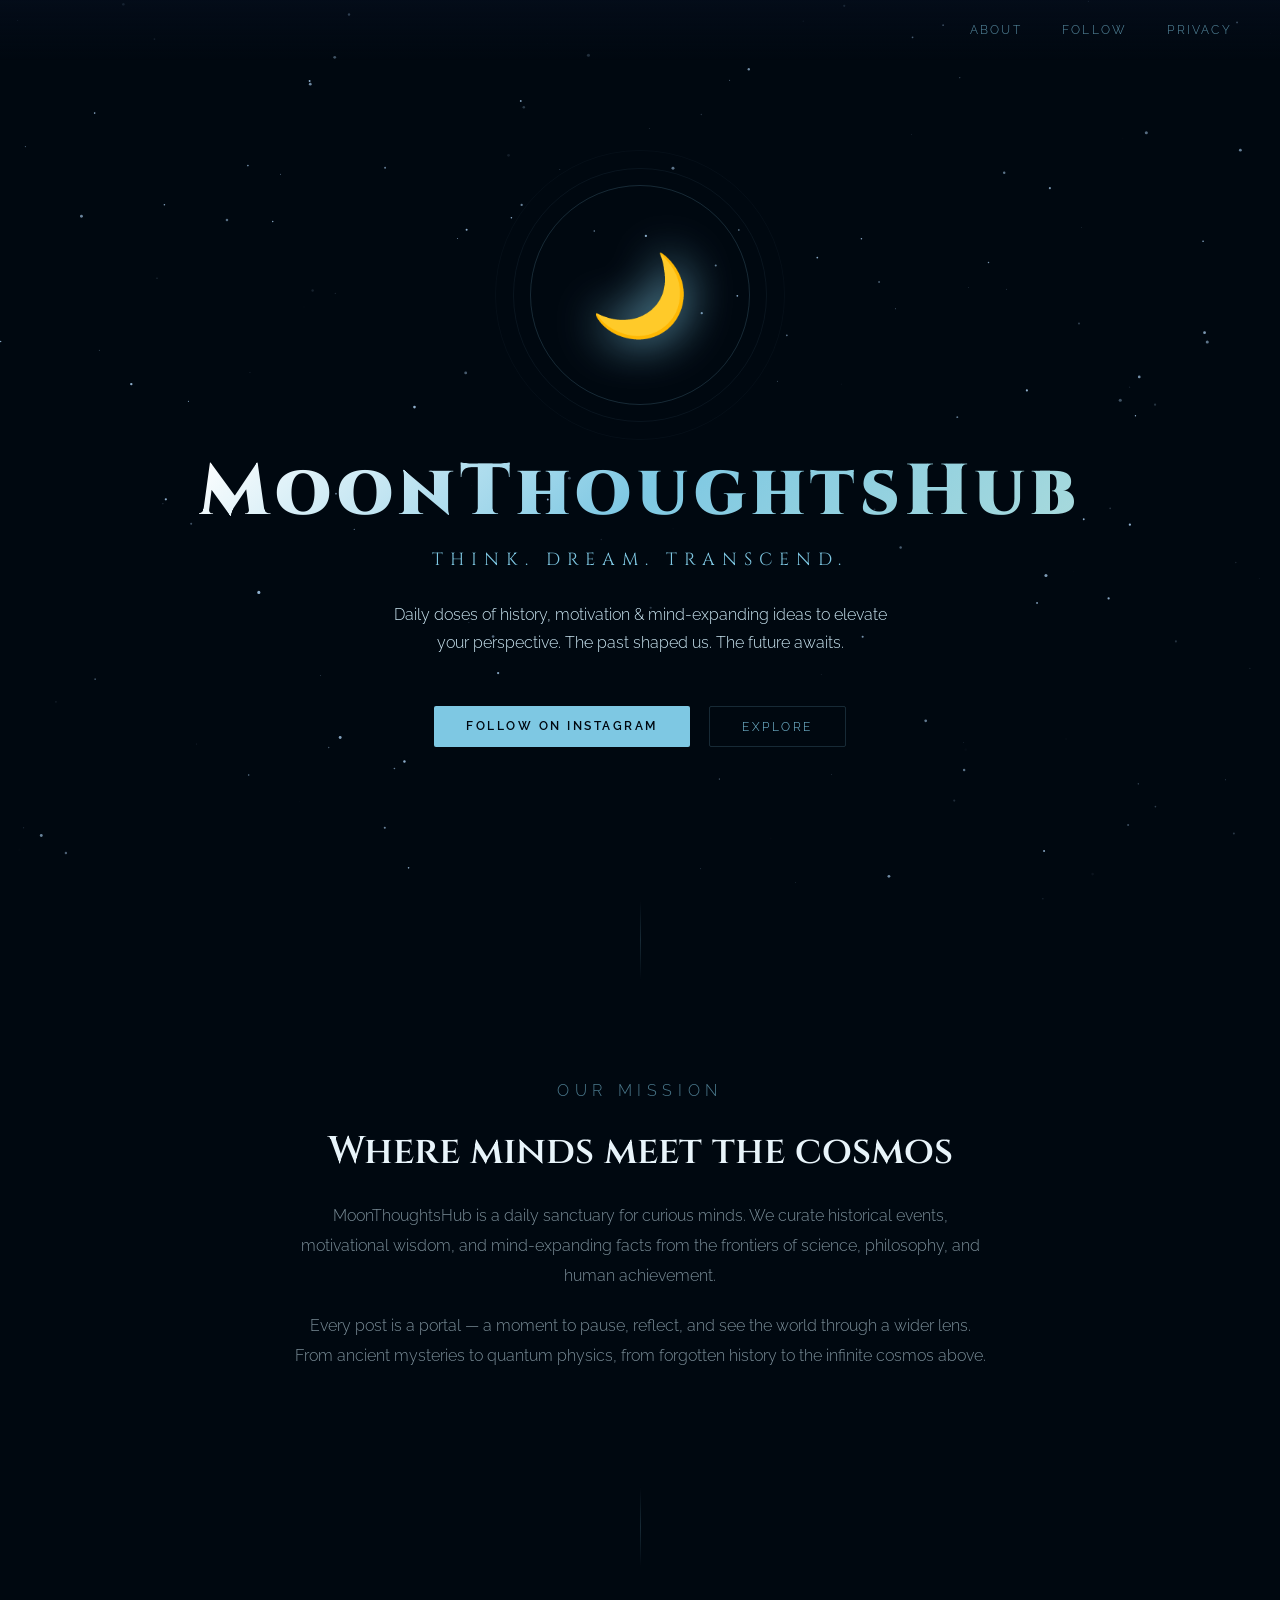
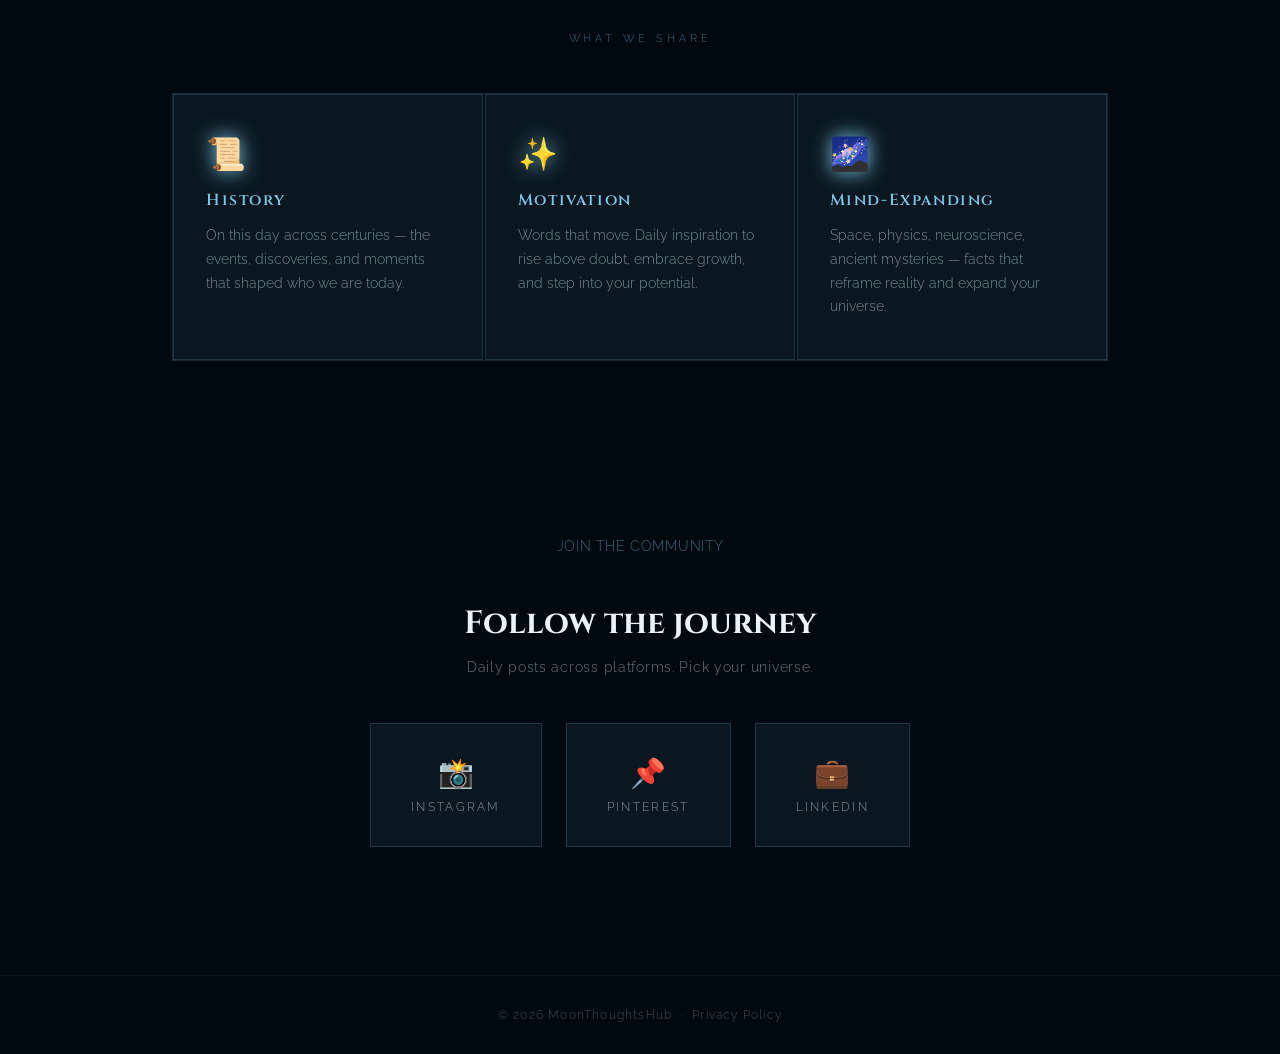
==== index.html @ f8e3e2a3 "Add files via upload" ====
<!DOCTYPE html>
<html lang="en">
<head>
  <meta charset="UTF-8" />
  <meta name="viewport" content="width=device-width, initial-scale=1.0" />
  <title>MoonThoughtsHub — Think. Dream. Transcend.</title>
  <link href="https://fonts.googleapis.com/css2?family=Cinzel:wght@400;600;900&family=Raleway:wght@300;400;600&display=swap" rel="stylesheet" />
  <style>
    :root {
      --sky:    #7EC8E3;
      --glow:   #A8DADC;
      --gold:   #C9A84C;
      --deep:   #040D1A;
      --void:   #000810;
      --mist:   rgba(126,200,227,0.08);
      --border: rgba(126,200,227,0.18);
    }

    *, *::before, *::after { box-sizing: border-box; margin: 0; padding: 0; }

    html { scroll-behavior: smooth; }

    body {
      background: var(--void);
      color: #cce8f4;
      font-family: 'Raleway', sans-serif;
      font-weight: 300;
      overflow-x: hidden;
      cursor: default;
    }

    /* ── STARFIELD ── */
    #stars {
      position: fixed;
      inset: 0;
      z-index: 0;
      pointer-events: none;
    }

    /* ── NAV ── */
    nav {
      position: fixed;
      top: 0; left: 0; right: 0;
      z-index: 100;
      display: flex;
      justify-content: flex-end;
      gap: 2.5rem;
      padding: 1.4rem 3rem;
      background: linear-gradient(to bottom, rgba(4,13,26,0.9), transparent);
      font-family: 'Raleway', sans-serif;
      font-size: 0.78rem;
      letter-spacing: 0.18em;
      text-transform: uppercase;
    }

    nav a {
      color: var(--sky);
      text-decoration: none;
      opacity: 0.7;
      transition: opacity 0.3s;
    }
    nav a:hover { opacity: 1; }

    /* ── HERO ── */
    #hero {
      position: relative;
      z-index: 1;
      min-height: 100vh;
      display: flex;
      flex-direction: column;
      align-items: center;
      justify-content: center;
      text-align: center;
      padding: 6rem 2rem 4rem;
    }

    .moon-ring {
      width: 220px; height: 220px;
      border-radius: 50%;
      border: 1px solid var(--border);
      display: flex; align-items: center; justify-content: center;
      margin-bottom: 3rem;
      position: relative;
      animation: float 6s ease-in-out infinite;
    }
    .moon-ring::before {
      content: '';
      position: absolute;
      inset: -18px;
      border-radius: 50%;
      border: 1px solid rgba(126,200,227,0.07);
    }
    .moon-ring::after {
      content: '';
      position: absolute;
      inset: -36px;
      border-radius: 50%;
      border: 1px solid rgba(126,200,227,0.04);
    }
    .moon-symbol {
      font-size: 5rem;
      line-height: 1;
      filter: drop-shadow(0 0 24px var(--sky));
    }

    @keyframes float {
      0%, 100% { transform: translateY(0); }
      50%       { transform: translateY(-14px); }
    }

    h1 {
      font-family: 'Cinzel', serif;
      font-size: clamp(2.2rem, 6vw, 4.5rem);
      font-weight: 900;
      letter-spacing: 0.08em;
      line-height: 1.1;
      background: linear-gradient(135deg, #fff 0%, var(--sky) 50%, var(--glow) 100%);
      -webkit-background-clip: text;
      -webkit-text-fill-color: transparent;
      background-clip: text;
      margin-bottom: 1rem;
      animation: fadeUp 1s ease both;
    }

    .tagline {
      font-family: 'Cinzel', serif;
      font-size: clamp(0.85rem, 2vw, 1.1rem);
      letter-spacing: 0.4em;
      text-transform: uppercase;
      color: var(--sky);
      opacity: 0.7;
      margin-bottom: 1.8rem;
      animation: fadeUp 1s 0.2s ease both;
    }

    .hero-desc {
      max-width: 520px;
      font-size: 1rem;
      line-height: 1.8;
      opacity: 0.6;
      margin-bottom: 3rem;
      animation: fadeUp 1s 0.4s ease both;
    }

    .cta-row {
      display: flex;
      gap: 1.2rem;
      flex-wrap: wrap;
      justify-content: center;
      animation: fadeUp 1s 0.6s ease both;
    }

    .btn {
      padding: 0.75rem 2rem;
      border-radius: 2px;
      font-family: 'Raleway', sans-serif;
      font-size: 0.78rem;
      letter-spacing: 0.2em;
      text-transform: uppercase;
      text-decoration: none;
      transition: all 0.3s;
      cursor: pointer;
      border: none;
    }

    .btn-primary {
      background: var(--sky);
      color: var(--void);
      font-weight: 600;
    }
    .btn-primary:hover {
      background: #fff;
      box-shadow: 0 0 30px rgba(126,200,227,0.4);
    }

    .btn-outline {
      background: transparent;
      color: var(--sky);
      border: 1px solid var(--border);
    }
    .btn-outline:hover {
      border-color: var(--sky);
      box-shadow: 0 0 20px rgba(126,200,227,0.15);
    }

    @keyframes fadeUp {
      from { opacity: 0; transform: translateY(24px); }
      to   { opacity: 1; transform: translateY(0); }
    }

    /* ── DIVIDER ── */
    .divider {
      width: 1px;
      height: 80px;
      background: linear-gradient(to bottom, transparent, var(--border), transparent);
      margin: 0 auto;
      position: relative;
      z-index: 1;
    }

    /* ── ABOUT ── */
    #about {
      position: relative;
      z-index: 1;
      padding: 6rem 2rem;
      max-width: 760px;
      margin: 0 auto;
      text-align: center;
    }

    .section-label {
      font-family: 'Raleway', sans-serif;
      font-size: 0.7rem;
      letter-spacing: 0.35em;
      text-transform: uppercase;
      color: var(--sky);
      opacity: 0.5;
      margin-bottom: 1.2rem;
    }

    #about h2 {
      font-family: 'Cinzel', serif;
      font-size: clamp(1.6rem, 3.5vw, 2.4rem);
      font-weight: 600;
      margin-bottom: 1.5rem;
      color: #e8f4fa;
    }

    #about p {
      font-size: 1rem;
      line-height: 1.9;
      opacity: 0.6;
      margin-bottom: 1.2rem;
    }

    /* ── PILLARS ── */
    #pillars {
      position: relative;
      z-index: 1;
      padding: 4rem 2rem 6rem;
      max-width: 1000px;
      margin: 0 auto;
    }

    #pillars .section-label { text-align: center; margin-bottom: 3rem; }

    .pillars-grid {
      display: grid;
      grid-template-columns: repeat(auto-fit, minmax(240px, 1fr));
      gap: 1.5px;
      border: 1px solid var(--border);
    }

    .pillar {
      padding: 2.5rem 2rem;
      background: var(--mist);
      border: 1px solid var(--border);
      transition: background 0.3s;
    }
    .pillar:hover { background: rgba(126,200,227,0.12); }

    .pillar-icon {
      font-size: 2rem;
      margin-bottom: 1rem;
      filter: drop-shadow(0 0 10px var(--sky));
    }

    .pillar h3 {
      font-family: 'Cinzel', serif;
      font-size: 1rem;
      font-weight: 600;
      letter-spacing: 0.1em;
      color: var(--sky);
      margin-bottom: 0.8rem;
    }

    .pillar p {
      font-size: 0.88rem;
      line-height: 1.7;
      opacity: 0.55;
    }

    /* ── SOCIAL ── */
    #connect {
      position: relative;
      z-index: 1;
      padding: 5rem 2rem 8rem;
      text-align: center;
    }

    #connect h2 {
      font-family: 'Cinzel', serif;
      font-size: clamp(1.4rem, 3vw, 2rem);
      margin-bottom: 0.8rem;
      color: #e8f4fa;
    }

    #connect p {
      opacity: 0.5;
      font-size: 0.9rem;
      margin-bottom: 3rem;
      letter-spacing: 0.05em;
    }

    .social-row {
      display: flex;
      justify-content: center;
      gap: 1.5rem;
      flex-wrap: wrap;
    }

    .social-card {
      display: flex;
      flex-direction: column;
      align-items: center;
      gap: 0.6rem;
      padding: 2rem 2.5rem;
      border: 1px solid var(--border);
      background: var(--mist);
      text-decoration: none;
      color: #cce8f4;
      transition: all 0.3s;
      min-width: 140px;
    }
    .social-card:hover {
      border-color: var(--sky);
      background: rgba(126,200,227,0.1);
      transform: translateY(-4px);
      box-shadow: 0 12px 40px rgba(126,200,227,0.1);
    }

    .social-icon { font-size: 1.8rem; }

    .social-name {
      font-family: 'Raleway', sans-serif;
      font-size: 0.72rem;
      letter-spacing: 0.2em;
      text-transform: uppercase;
      opacity: 0.6;
    }

    /* ── FOOTER ── */
    footer {
      position: relative;
      z-index: 1;
      text-align: center;
      padding: 2rem;
      border-top: 1px solid var(--border);
      font-size: 0.75rem;
      opacity: 0.3;
      letter-spacing: 0.1em;
    }

    footer a { color: inherit; text-decoration: none; }
    footer a:hover { opacity: 0.7; }
  </style>
</head>
<body>

<!-- Starfield canvas -->
<canvas id="stars"></canvas>

<nav>
  <a href="#about">About</a>
  <a href="#connect">Follow</a>
  <a href="privacy-policy.html">Privacy</a>
</nav>

<!-- HERO -->
<section id="hero">
  <div class="moon-ring">
    <span class="moon-symbol">🌙</span>
  </div>
  <h1>MoonThoughtsHub</h1>
  <p class="tagline">Think. Dream. Transcend.</p>
  <p class="hero-desc">
    Daily doses of history, motivation &amp; mind-expanding ideas to elevate your perspective. The past shaped us. The future awaits.
  </p>
  <div class="cta-row">
    <a href="https://www.instagram.com/moonthoughtshub" class="btn btn-primary" target="_blank">Follow on Instagram</a>
    <a href="#about" class="btn btn-outline">Explore</a>
  </div>
</section>

<div class="divider"></div>

<!-- ABOUT -->
<section id="about">
  <p class="section-label">Our Mission</p>
  <h2>Where minds meet the cosmos</h2>
  <p>
    MoonThoughtsHub is a daily sanctuary for curious minds. We curate historical events, motivational wisdom, and mind-expanding facts from the frontiers of science, philosophy, and human achievement.
  </p>
  <p>
    Every post is a portal — a moment to pause, reflect, and see the world through a wider lens. From ancient mysteries to quantum physics, from forgotten history to the infinite cosmos above.
  </p>
</section>

<div class="divider"></div>

<!-- PILLARS -->
<section id="pillars">
  <p class="section-label">What we share</p>
  <div class="pillars-grid">
    <div class="pillar">
      <div class="pillar-icon">📜</div>
      <h3>History</h3>
      <p>On this day across centuries — the events, discoveries, and moments that shaped who we are today.</p>
    </div>
    <div class="pillar">
      <div class="pillar-icon">✨</div>
      <h3>Motivation</h3>
      <p>Words that move. Daily inspiration to rise above doubt, embrace growth, and step into your potential.</p>
    </div>
    <div class="pillar">
      <div class="pillar-icon">🌌</div>
      <h3>Mind-Expanding</h3>
      <p>Space, physics, neuroscience, ancient mysteries — facts that reframe reality and expand your universe.</p>
    </div>
  </div>
</section>

<!-- CONNECT -->
<section id="connect">
  <p class="section-label">Join the community</p>
  <h2>Follow the journey</h2>
  <p>Daily posts across platforms. Pick your universe.</p>
  <div class="social-row">
    <a href="https://www.instagram.com/moonthoughtshub" class="social-card" target="_blank">
      <span class="social-icon">📸</span>
      <span class="social-name">Instagram</span>
    </a>
    <a href="https://www.pinterest.com/moonthoughtshub" class="social-card" target="_blank">
      <span class="social-icon">📌</span>
      <span class="social-name">Pinterest</span>
    </a>
    <a href="https://www.linkedin.com/company/moonthoughtshub" class="social-card" target="_blank">
      <span class="social-icon">💼</span>
      <span class="social-name">LinkedIn</span>
    </a>
  </div>
</section>

<footer>
  <p>© 2026 MoonThoughtsHub &nbsp;·&nbsp; <a href="privacy-policy.html">Privacy Policy</a></p>
</footer>

<script>
  // Starfield
  const canvas = document.getElementById('stars');
  const ctx    = canvas.getContext('2d');
  let stars    = [];

  function resize() {
    canvas.width  = window.innerWidth;
    canvas.height = window.innerHeight;
  }

  function initStars() {
    stars = [];
    for (let i = 0; i < 220; i++) {
      stars.push({
        x:   Math.random() * canvas.width,
        y:   Math.random() * canvas.height,
        r:   Math.random() * 1.4 + 0.2,
        a:   Math.random(),
        spd: Math.random() * 0.003 + 0.001,
        phase: Math.random() * Math.PI * 2
      });
    }
  }

  function drawStars(t) {
    ctx.clearRect(0, 0, canvas.width, canvas.height);
    stars.forEach(s => {
      const alpha = 0.3 + 0.5 * Math.sin(t * s.spd + s.phase);
      ctx.beginPath();
      ctx.arc(s.x, s.y, s.r, 0, Math.PI * 2);
      ctx.fillStyle = `rgba(180, 220, 255, ${alpha})`;
      ctx.fill();
    });
    requestAnimationFrame(drawStars);
  }

  window.addEventListener('resize', () => { resize(); initStars(); });
  resize();
  initStars();
  requestAnimationFrame(drawStars);
</script>
</body>
</html>
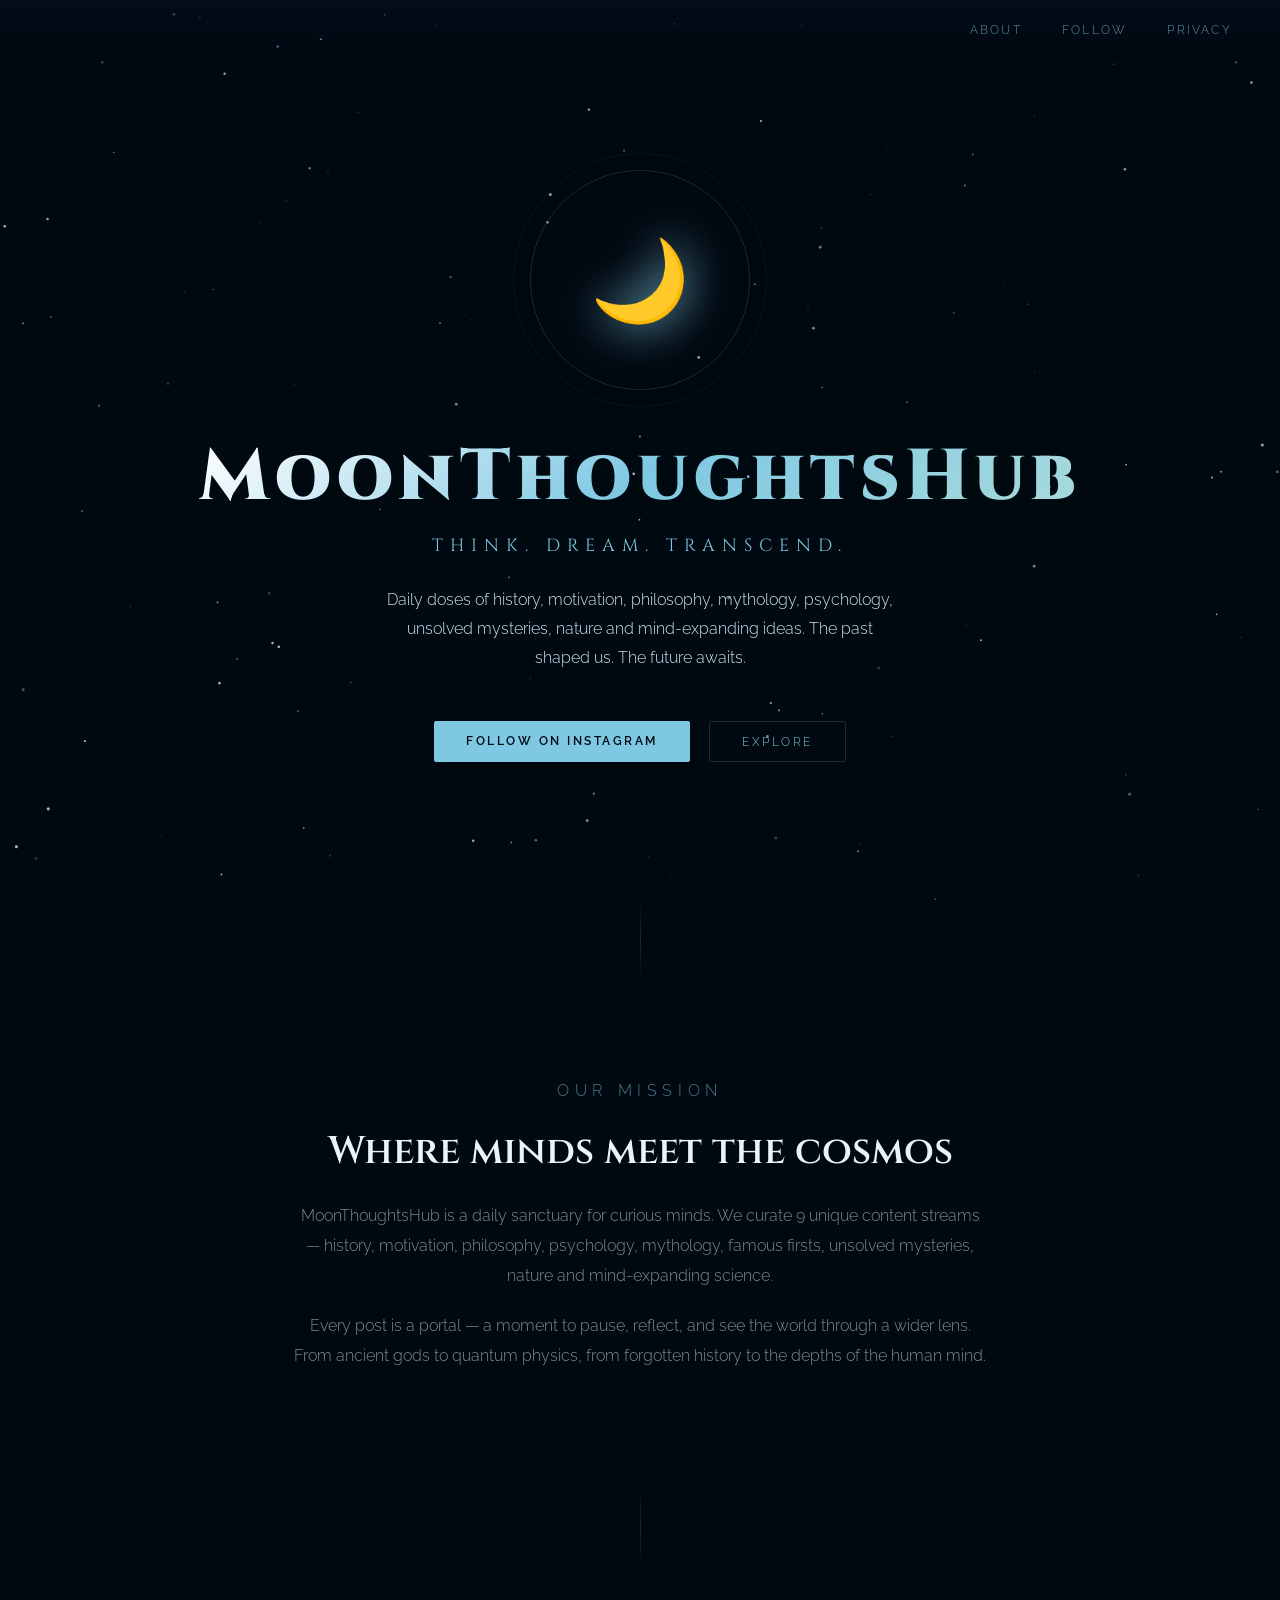
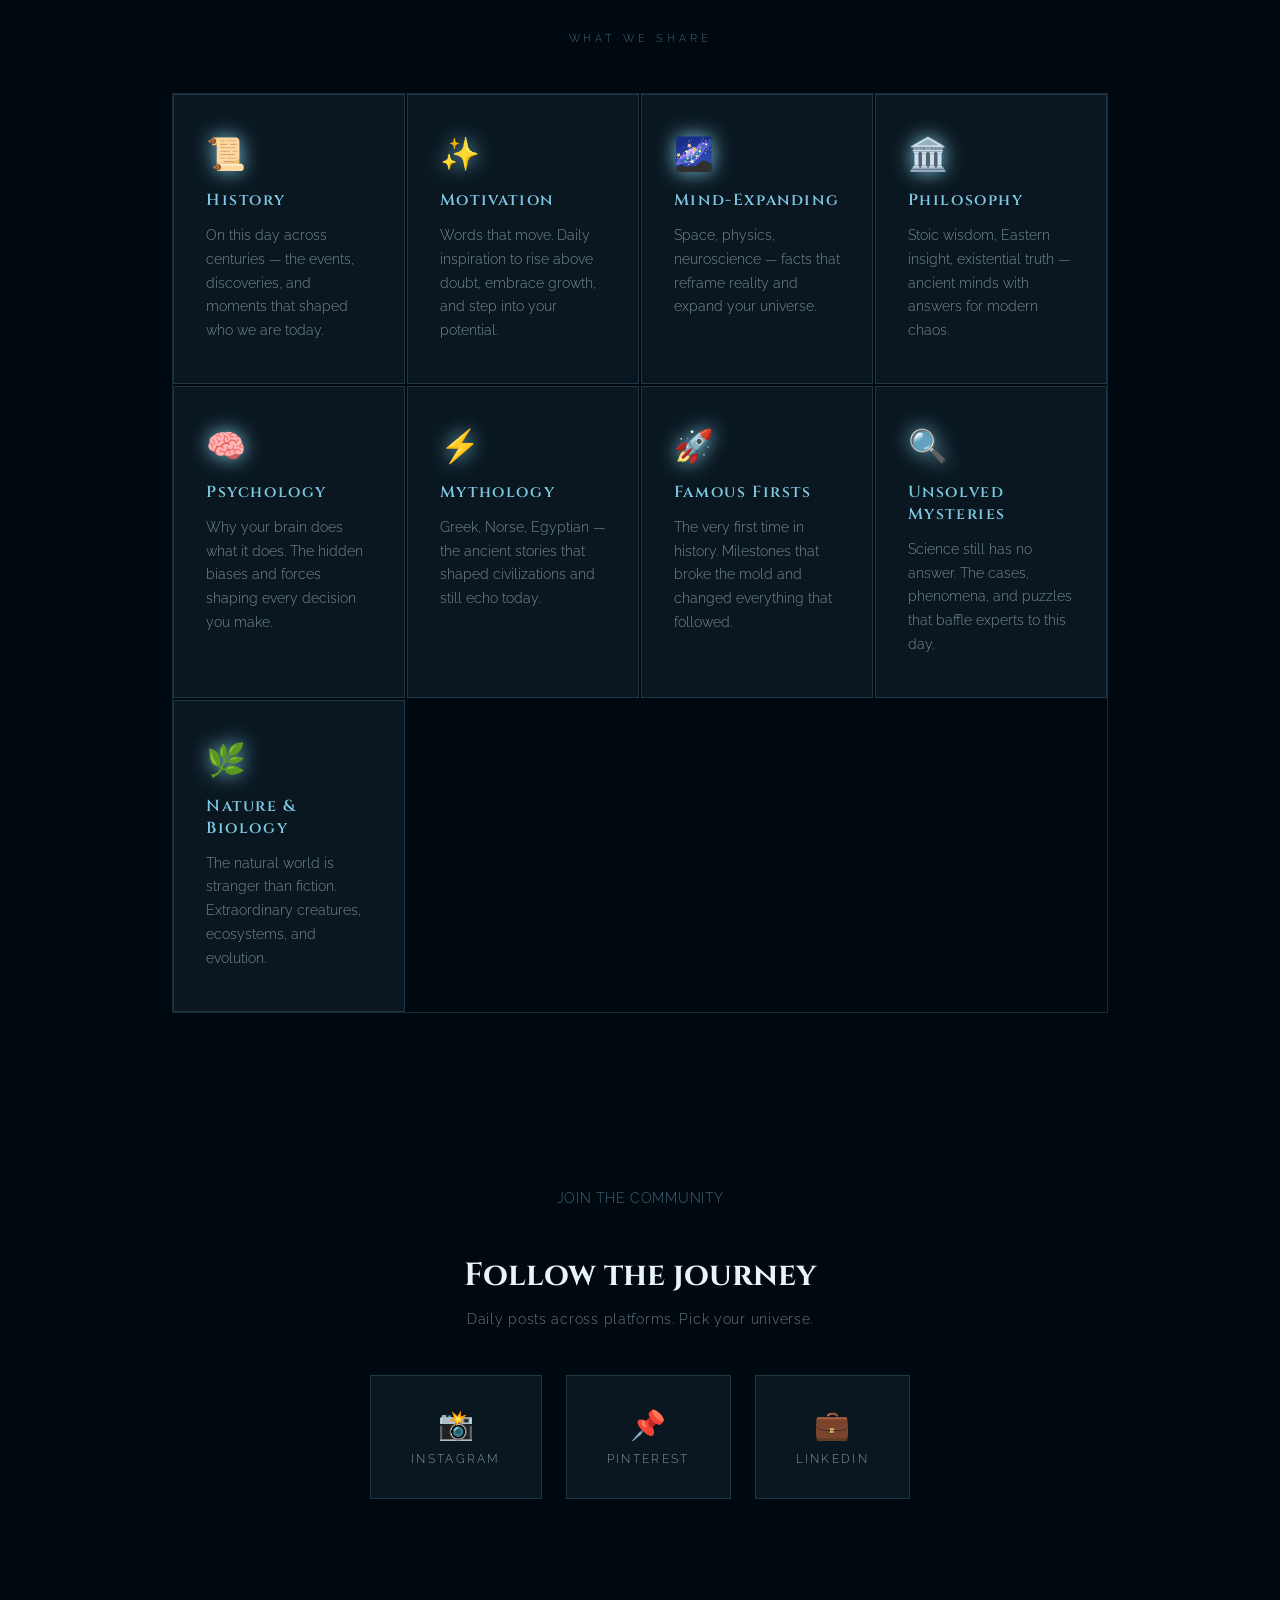
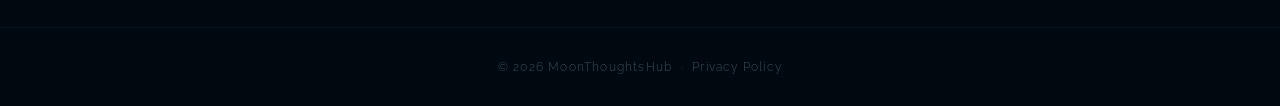
==== commit ca7e4d97: "Add files via upload" ====
--- a/index.html
+++ b/index.html
@@ -246,7 +246,7 @@
 
     .pillars-grid {
       display: grid;
-      grid-template-columns: repeat(auto-fit, minmax(240px, 1fr));
+      grid-template-columns: repeat(auto-fit, minmax(220px, 1fr));
       gap: 1.5px;
       border: 1px solid var(--border);
     }
@@ -374,7 +374,7 @@
   <h1>MoonThoughtsHub</h1>
   <p class="tagline">Think. Dream. Transcend.</p>
   <p class="hero-desc">
-    Daily doses of history, motivation &amp; mind-expanding ideas to elevate your perspective. The past shaped us. The future awaits.
+    Daily doses of history, motivation, philosophy, mythology, psychology, unsolved mysteries, nature and mind-expanding ideas. The past shaped us. The future awaits.
   </p>
   <div class="cta-row">
     <a href="https://www.instagram.com/moonthoughtshub" class="btn btn-primary" target="_blank">Follow on Instagram</a>
@@ -389,10 +389,10 @@
   <p class="section-label">Our Mission</p>
   <h2>Where minds meet the cosmos</h2>
   <p>
-    MoonThoughtsHub is a daily sanctuary for curious minds. We curate historical events, motivational wisdom, and mind-expanding facts from the frontiers of science, philosophy, and human achievement.
+    MoonThoughtsHub is a daily sanctuary for curious minds. We curate 9 unique content streams — history, motivation, philosophy, psychology, mythology, famous firsts, unsolved mysteries, nature and mind-expanding science.
   </p>
   <p>
-    Every post is a portal — a moment to pause, reflect, and see the world through a wider lens. From ancient mysteries to quantum physics, from forgotten history to the infinite cosmos above.
+    Every post is a portal — a moment to pause, reflect, and see the world through a wider lens. From ancient gods to quantum physics, from forgotten history to the depths of the human mind.
   </p>
 </section>
 
@@ -415,7 +415,37 @@
     <div class="pillar">
       <div class="pillar-icon">🌌</div>
       <h3>Mind-Expanding</h3>
-      <p>Space, physics, neuroscience, ancient mysteries — facts that reframe reality and expand your universe.</p>
+      <p>Space, physics, neuroscience — facts that reframe reality and expand your universe.</p>
+    </div>
+    <div class="pillar">
+      <div class="pillar-icon">🏛️</div>
+      <h3>Philosophy</h3>
+      <p>Stoic wisdom, Eastern insight, existential truth — ancient minds with answers for modern chaos.</p>
+    </div>
+    <div class="pillar">
+      <div class="pillar-icon">🧠</div>
+      <h3>Psychology</h3>
+      <p>Why your brain does what it does. The hidden biases and forces shaping every decision you make.</p>
+    </div>
+    <div class="pillar">
+      <div class="pillar-icon">⚡</div>
+      <h3>Mythology</h3>
+      <p>Greek, Norse, Egyptian — the ancient stories that shaped civilizations and still echo today.</p>
+    </div>
+    <div class="pillar">
+      <div class="pillar-icon">🚀</div>
+      <h3>Famous Firsts</h3>
+      <p>The very first time in history. Milestones that broke the mold and changed everything that followed.</p>
+    </div>
+    <div class="pillar">
+      <div class="pillar-icon">🔍</div>
+      <h3>Unsolved Mysteries</h3>
+      <p>Science still has no answer. The cases, phenomena, and puzzles that baffle experts to this day.</p>
+    </div>
+    <div class="pillar">
+      <div class="pillar-icon">🌿</div>
+      <h3>Nature & Biology</h3>
+      <p>The natural world is stranger than fiction. Extraordinary creatures, ecosystems, and evolution.</p>
     </div>
   </div>
 </section>
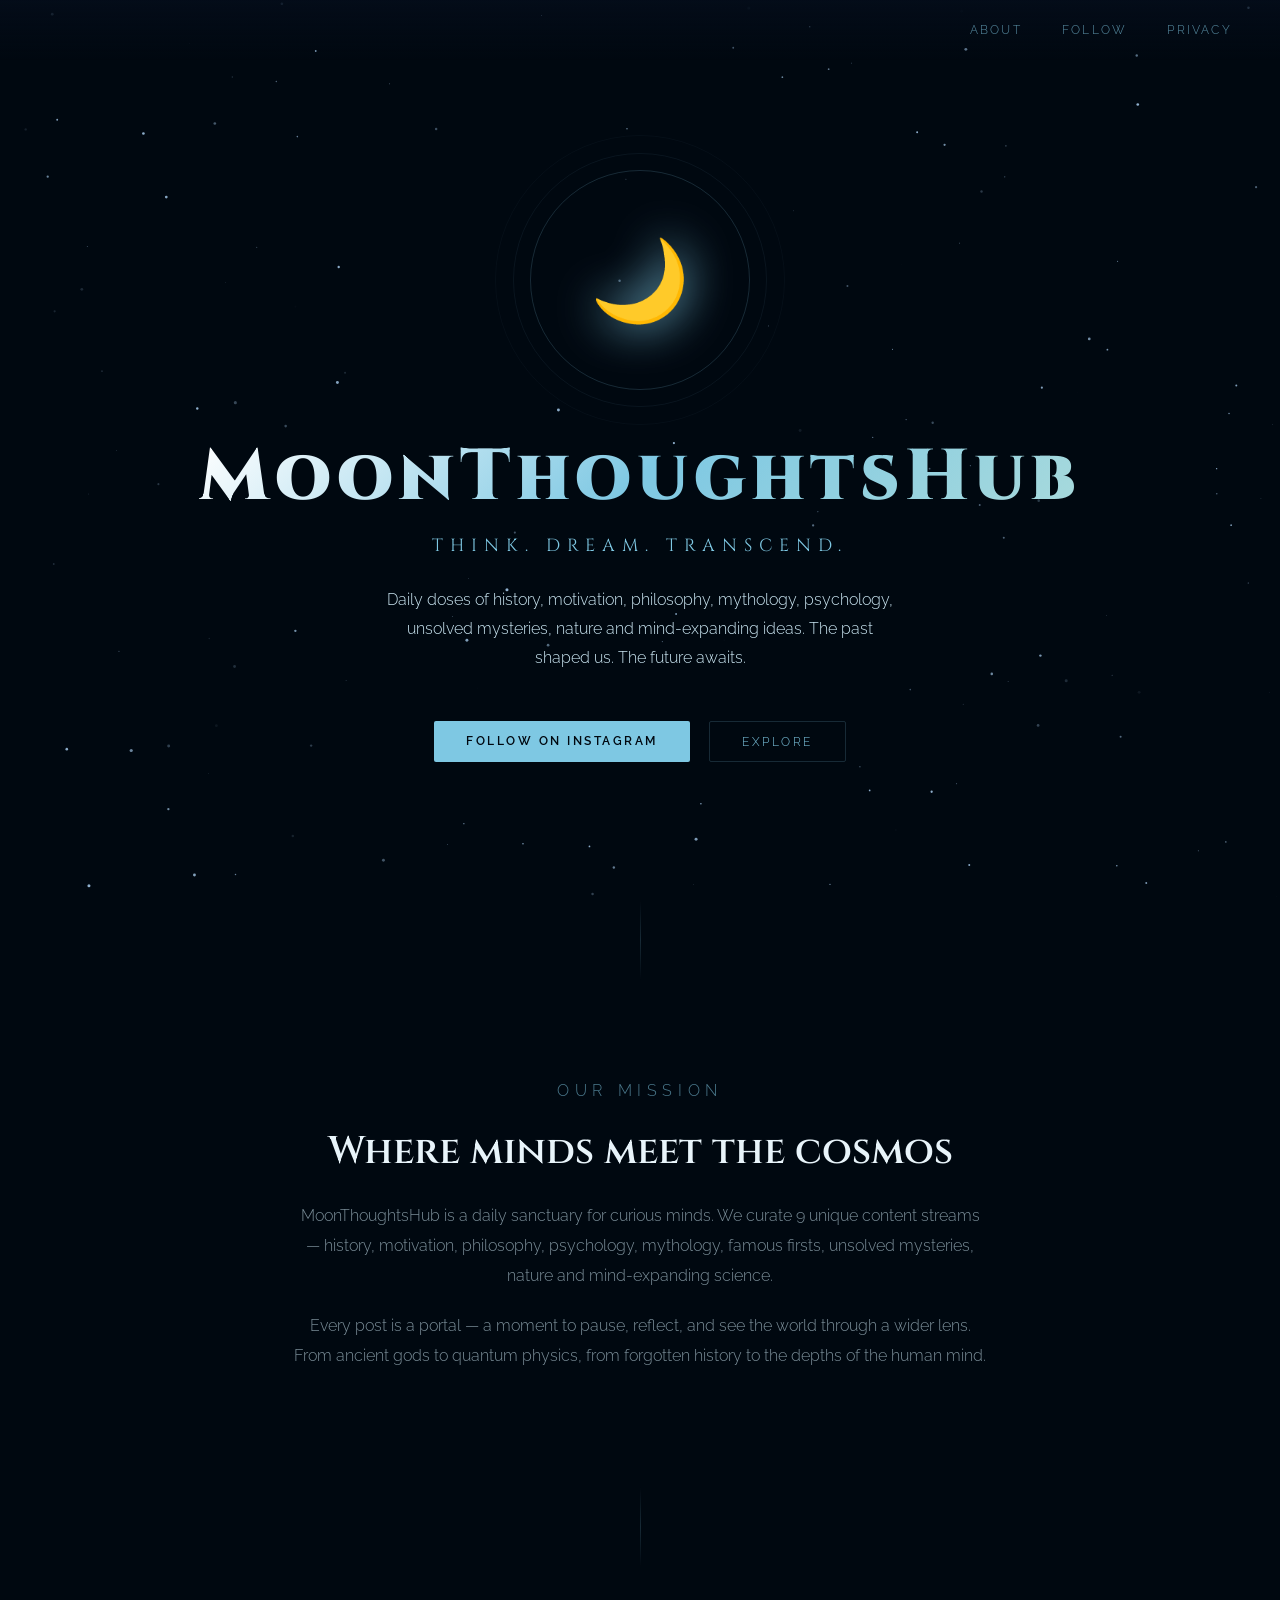
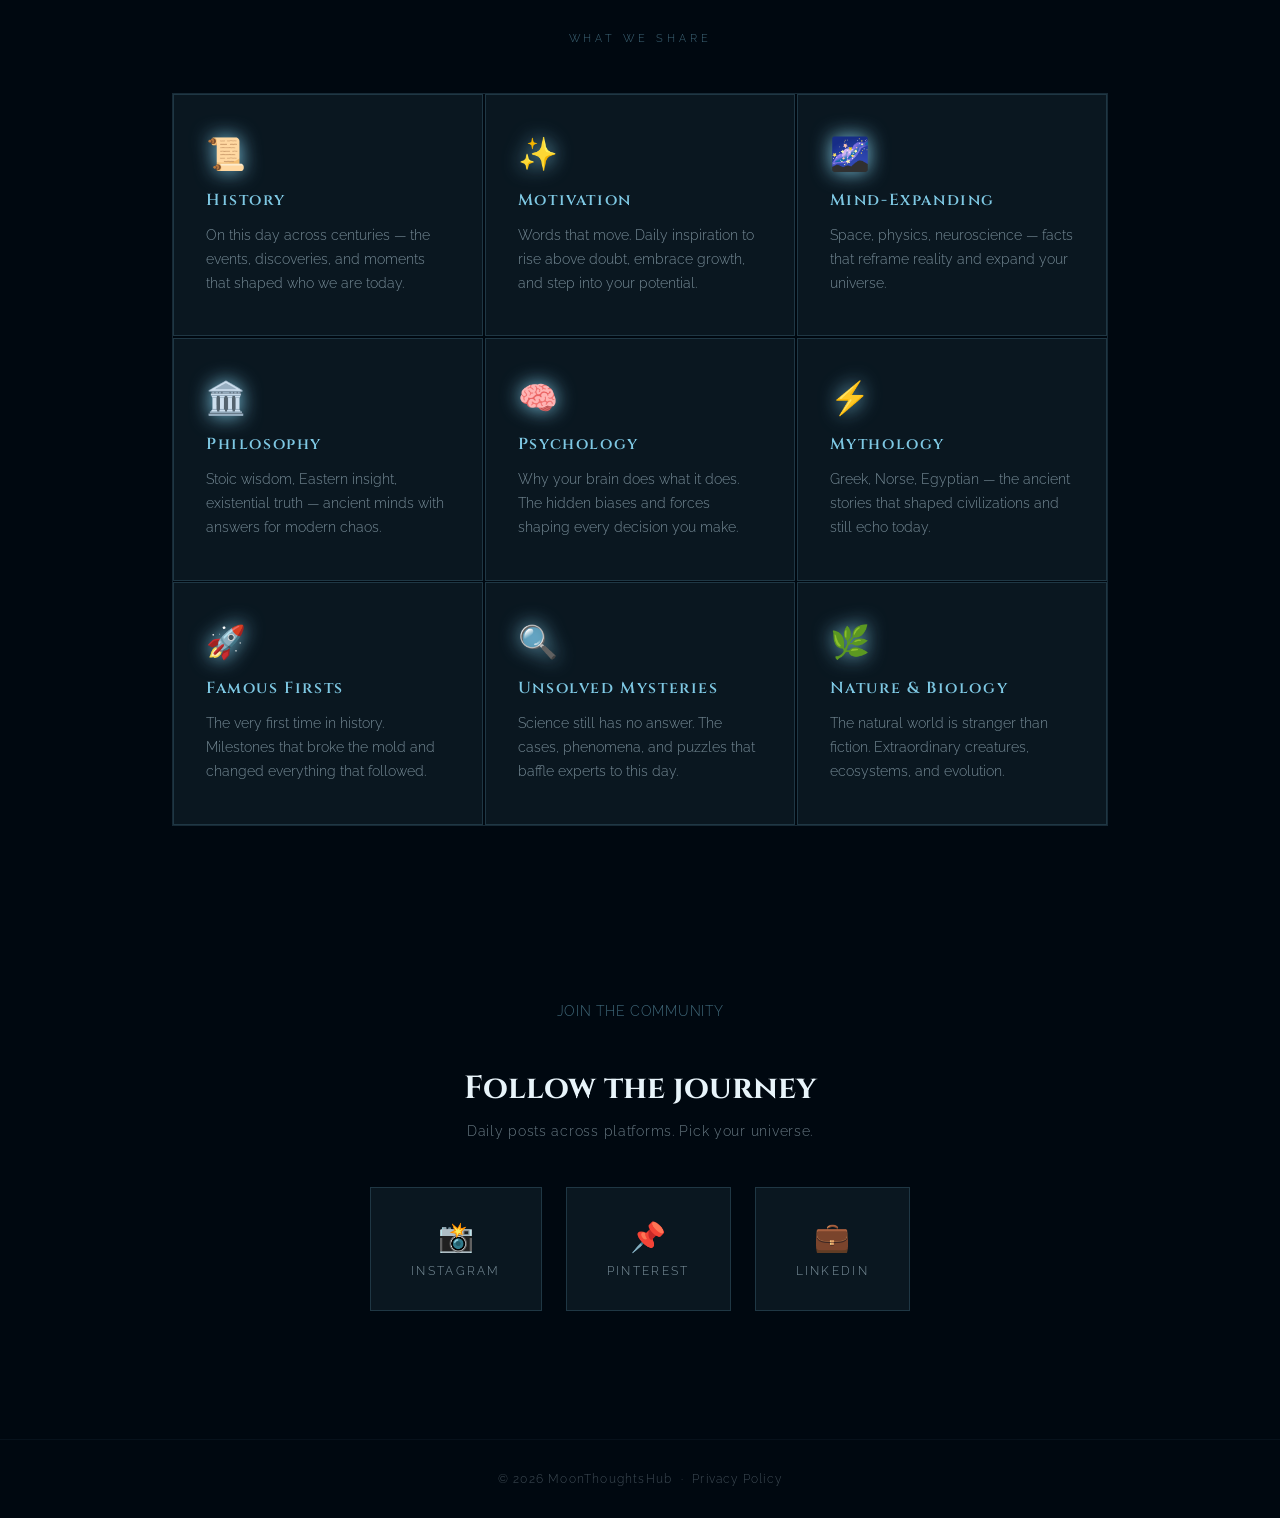
==== commit b6ba120f: "Add files via upload" ====
--- a/index.html
+++ b/index.html
@@ -246,9 +246,12 @@
 
     .pillars-grid {
       display: grid;
-      grid-template-columns: repeat(auto-fit, minmax(220px, 1fr));
+      grid-template-columns: repeat(3, 1fr);
       gap: 1.5px;
       border: 1px solid var(--border);
+    }
+    @media (max-width: 700px) {
+      .pillars-grid { grid-template-columns: 1fr; }
     }
 
     .pillar {
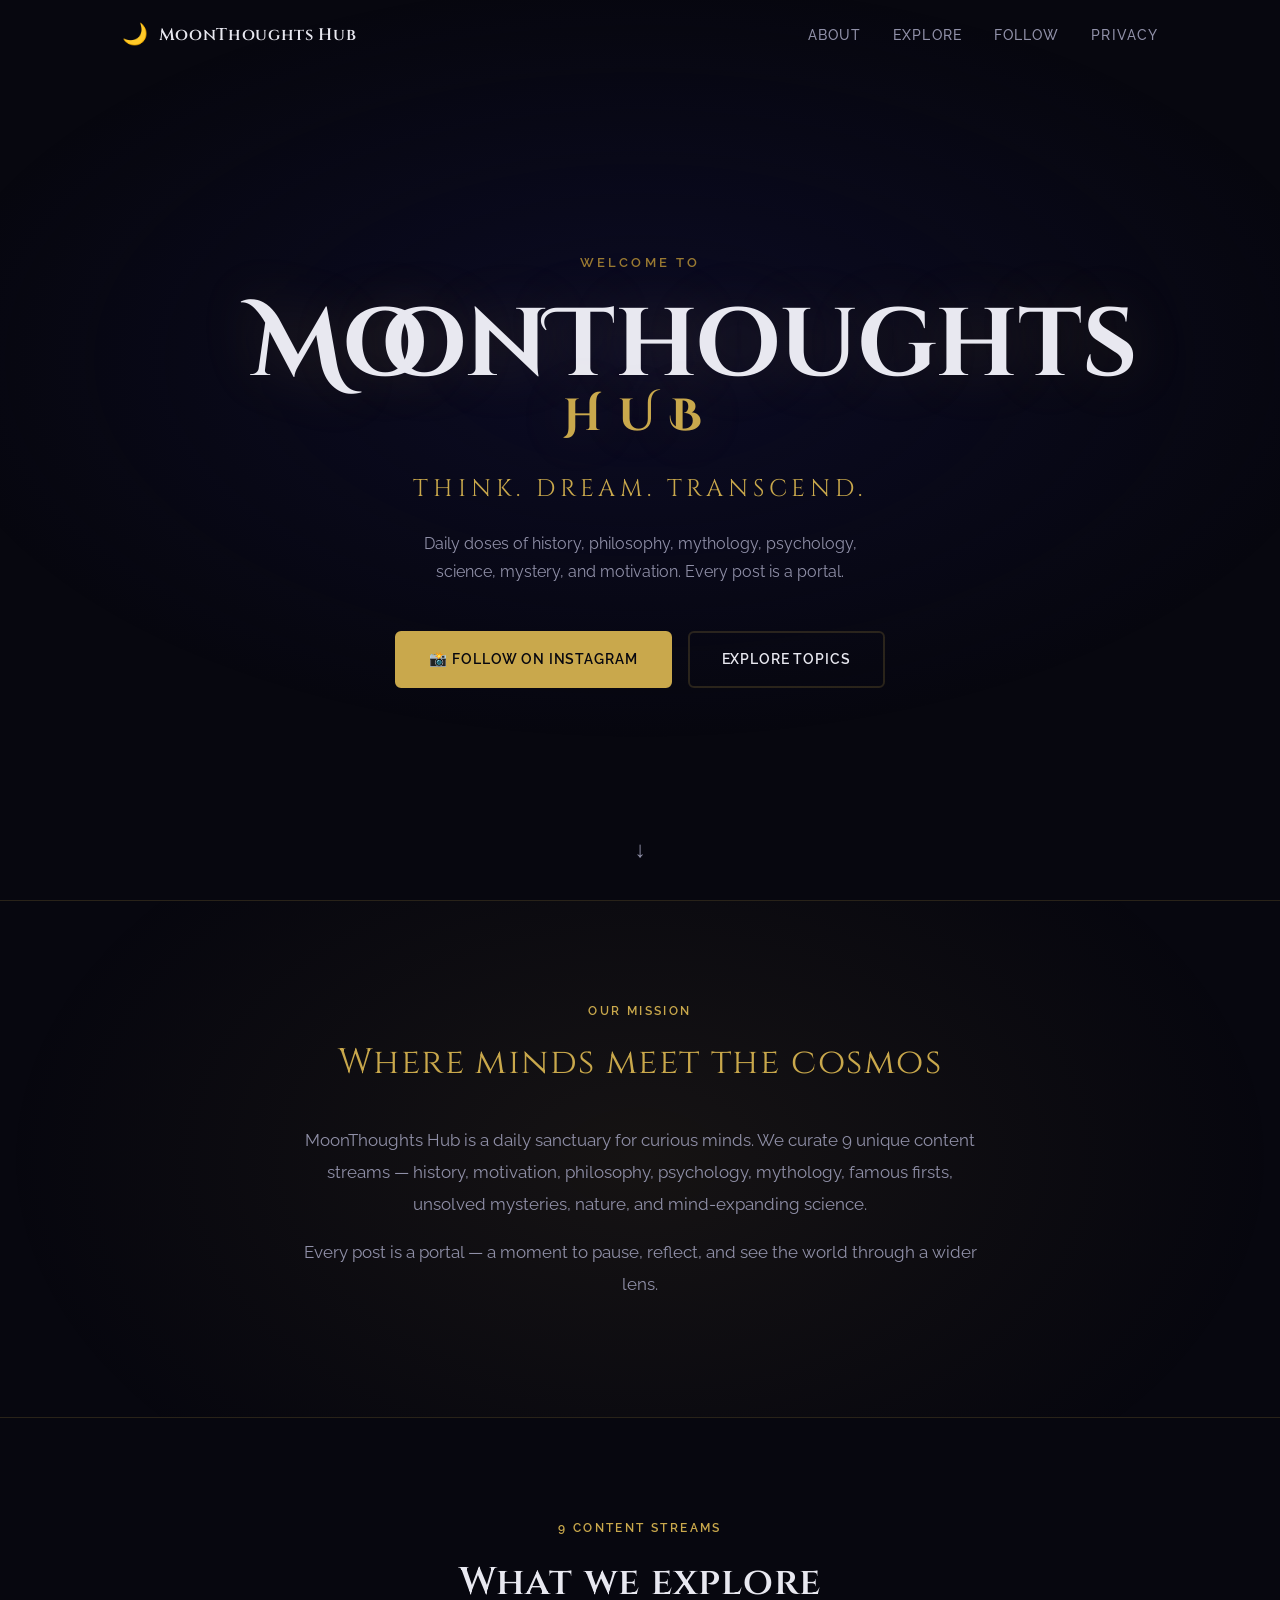
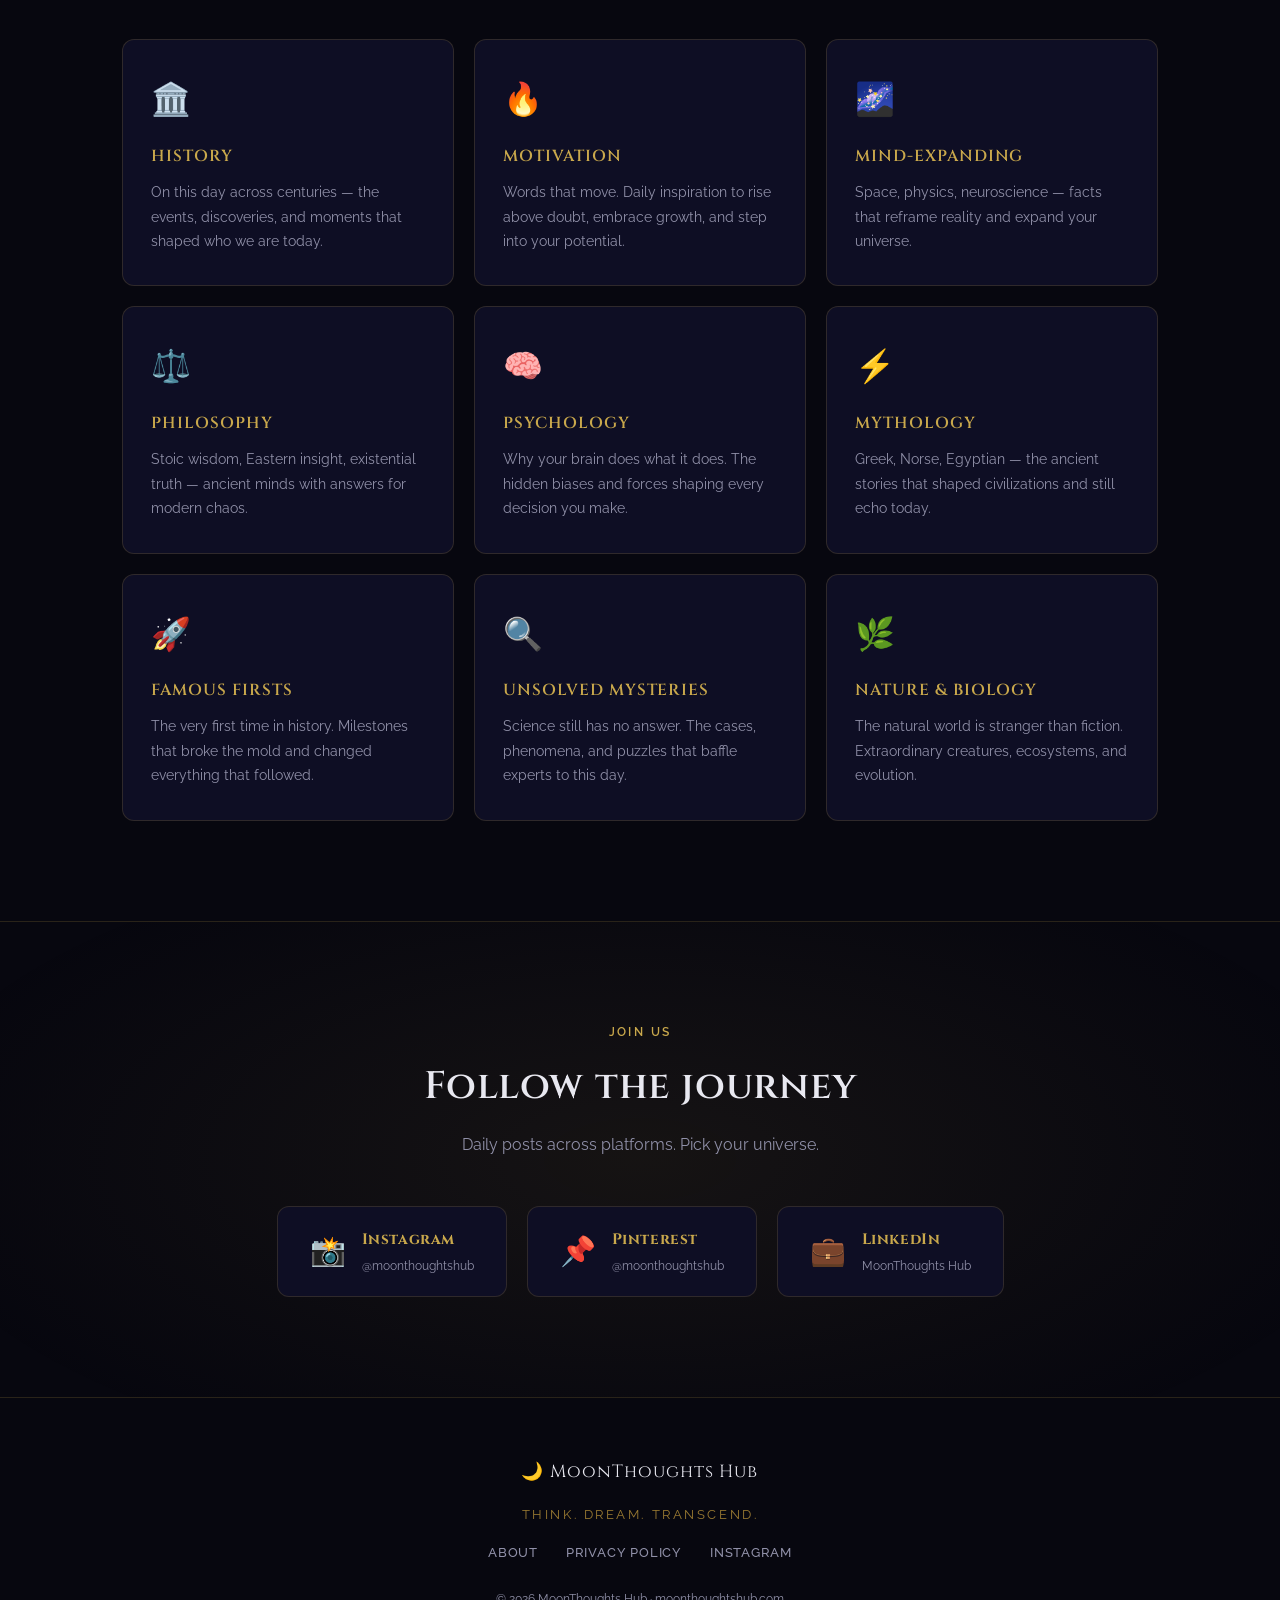
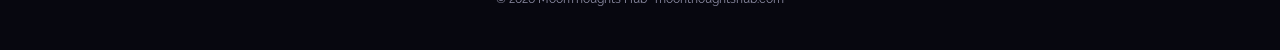
==== commit aedb1404: "Add files via upload" ====
--- a/index.html
+++ b/index.html
@@ -1,524 +1,176 @@
 <!DOCTYPE html>
 <html lang="en">
 <head>
-  <meta charset="UTF-8" />
-  <meta name="viewport" content="width=device-width, initial-scale=1.0" />
-  <title>MoonThoughtsHub — Think. Dream. Transcend.</title>
-  <link href="https://fonts.googleapis.com/css2?family=Cinzel:wght@400;600;900&family=Raleway:wght@300;400;600&display=swap" rel="stylesheet" />
-  <style>
-    :root {
-      --sky:    #7EC8E3;
-      --glow:   #A8DADC;
-      --gold:   #C9A84C;
-      --deep:   #040D1A;
-      --void:   #000810;
-      --mist:   rgba(126,200,227,0.08);
-      --border: rgba(126,200,227,0.18);
-    }
-
-    *, *::before, *::after { box-sizing: border-box; margin: 0; padding: 0; }
-
-    html { scroll-behavior: smooth; }
-
-    body {
-      background: var(--void);
-      color: #cce8f4;
-      font-family: 'Raleway', sans-serif;
-      font-weight: 300;
-      overflow-x: hidden;
-      cursor: default;
-    }
-
-    /* ── STARFIELD ── */
-    #stars {
-      position: fixed;
-      inset: 0;
-      z-index: 0;
-      pointer-events: none;
-    }
-
-    /* ── NAV ── */
-    nav {
-      position: fixed;
-      top: 0; left: 0; right: 0;
-      z-index: 100;
-      display: flex;
-      justify-content: flex-end;
-      gap: 2.5rem;
-      padding: 1.4rem 3rem;
-      background: linear-gradient(to bottom, rgba(4,13,26,0.9), transparent);
-      font-family: 'Raleway', sans-serif;
-      font-size: 0.78rem;
-      letter-spacing: 0.18em;
-      text-transform: uppercase;
-    }
-
-    nav a {
-      color: var(--sky);
-      text-decoration: none;
-      opacity: 0.7;
-      transition: opacity 0.3s;
-    }
-    nav a:hover { opacity: 1; }
-
-    /* ── HERO ── */
-    #hero {
-      position: relative;
-      z-index: 1;
-      min-height: 100vh;
-      display: flex;
-      flex-direction: column;
-      align-items: center;
-      justify-content: center;
-      text-align: center;
-      padding: 6rem 2rem 4rem;
-    }
-
-    .moon-ring {
-      width: 220px; height: 220px;
-      border-radius: 50%;
-      border: 1px solid var(--border);
-      display: flex; align-items: center; justify-content: center;
-      margin-bottom: 3rem;
-      position: relative;
-      animation: float 6s ease-in-out infinite;
-    }
-    .moon-ring::before {
-      content: '';
-      position: absolute;
-      inset: -18px;
-      border-radius: 50%;
-      border: 1px solid rgba(126,200,227,0.07);
-    }
-    .moon-ring::after {
-      content: '';
-      position: absolute;
-      inset: -36px;
-      border-radius: 50%;
-      border: 1px solid rgba(126,200,227,0.04);
-    }
-    .moon-symbol {
-      font-size: 5rem;
-      line-height: 1;
-      filter: drop-shadow(0 0 24px var(--sky));
-    }
-
-    @keyframes float {
-      0%, 100% { transform: translateY(0); }
-      50%       { transform: translateY(-14px); }
-    }
-
-    h1 {
-      font-family: 'Cinzel', serif;
-      font-size: clamp(2.2rem, 6vw, 4.5rem);
-      font-weight: 900;
-      letter-spacing: 0.08em;
-      line-height: 1.1;
-      background: linear-gradient(135deg, #fff 0%, var(--sky) 50%, var(--glow) 100%);
-      -webkit-background-clip: text;
-      -webkit-text-fill-color: transparent;
-      background-clip: text;
-      margin-bottom: 1rem;
-      animation: fadeUp 1s ease both;
-    }
-
-    .tagline {
-      font-family: 'Cinzel', serif;
-      font-size: clamp(0.85rem, 2vw, 1.1rem);
-      letter-spacing: 0.4em;
-      text-transform: uppercase;
-      color: var(--sky);
-      opacity: 0.7;
-      margin-bottom: 1.8rem;
-      animation: fadeUp 1s 0.2s ease both;
-    }
-
-    .hero-desc {
-      max-width: 520px;
-      font-size: 1rem;
-      line-height: 1.8;
-      opacity: 0.6;
-      margin-bottom: 3rem;
-      animation: fadeUp 1s 0.4s ease both;
-    }
-
-    .cta-row {
-      display: flex;
-      gap: 1.2rem;
-      flex-wrap: wrap;
-      justify-content: center;
-      animation: fadeUp 1s 0.6s ease both;
-    }
-
-    .btn {
-      padding: 0.75rem 2rem;
-      border-radius: 2px;
-      font-family: 'Raleway', sans-serif;
-      font-size: 0.78rem;
-      letter-spacing: 0.2em;
-      text-transform: uppercase;
-      text-decoration: none;
-      transition: all 0.3s;
-      cursor: pointer;
-      border: none;
-    }
-
-    .btn-primary {
-      background: var(--sky);
-      color: var(--void);
-      font-weight: 600;
-    }
-    .btn-primary:hover {
-      background: #fff;
-      box-shadow: 0 0 30px rgba(126,200,227,0.4);
-    }
-
-    .btn-outline {
-      background: transparent;
-      color: var(--sky);
-      border: 1px solid var(--border);
-    }
-    .btn-outline:hover {
-      border-color: var(--sky);
-      box-shadow: 0 0 20px rgba(126,200,227,0.15);
-    }
-
-    @keyframes fadeUp {
-      from { opacity: 0; transform: translateY(24px); }
-      to   { opacity: 1; transform: translateY(0); }
-    }
-
-    /* ── DIVIDER ── */
-    .divider {
-      width: 1px;
-      height: 80px;
-      background: linear-gradient(to bottom, transparent, var(--border), transparent);
-      margin: 0 auto;
-      position: relative;
-      z-index: 1;
-    }
-
-    /* ── ABOUT ── */
-    #about {
-      position: relative;
-      z-index: 1;
-      padding: 6rem 2rem;
-      max-width: 760px;
-      margin: 0 auto;
-      text-align: center;
-    }
-
-    .section-label {
-      font-family: 'Raleway', sans-serif;
-      font-size: 0.7rem;
-      letter-spacing: 0.35em;
-      text-transform: uppercase;
-      color: var(--sky);
-      opacity: 0.5;
-      margin-bottom: 1.2rem;
-    }
-
-    #about h2 {
-      font-family: 'Cinzel', serif;
-      font-size: clamp(1.6rem, 3.5vw, 2.4rem);
-      font-weight: 600;
-      margin-bottom: 1.5rem;
-      color: #e8f4fa;
-    }
-
-    #about p {
-      font-size: 1rem;
-      line-height: 1.9;
-      opacity: 0.6;
-      margin-bottom: 1.2rem;
-    }
-
-    /* ── PILLARS ── */
-    #pillars {
-      position: relative;
-      z-index: 1;
-      padding: 4rem 2rem 6rem;
-      max-width: 1000px;
-      margin: 0 auto;
-    }
-
-    #pillars .section-label { text-align: center; margin-bottom: 3rem; }
-
-    .pillars-grid {
-      display: grid;
-      grid-template-columns: repeat(3, 1fr);
-      gap: 1.5px;
-      border: 1px solid var(--border);
-    }
-    @media (max-width: 700px) {
-      .pillars-grid { grid-template-columns: 1fr; }
-    }
-
-    .pillar {
-      padding: 2.5rem 2rem;
-      background: var(--mist);
-      border: 1px solid var(--border);
-      transition: background 0.3s;
-    }
-    .pillar:hover { background: rgba(126,200,227,0.12); }
-
-    .pillar-icon {
-      font-size: 2rem;
-      margin-bottom: 1rem;
-      filter: drop-shadow(0 0 10px var(--sky));
-    }
-
-    .pillar h3 {
-      font-family: 'Cinzel', serif;
-      font-size: 1rem;
-      font-weight: 600;
-      letter-spacing: 0.1em;
-      color: var(--sky);
-      margin-bottom: 0.8rem;
-    }
-
-    .pillar p {
-      font-size: 0.88rem;
-      line-height: 1.7;
-      opacity: 0.55;
-    }
-
-    /* ── SOCIAL ── */
-    #connect {
-      position: relative;
-      z-index: 1;
-      padding: 5rem 2rem 8rem;
-      text-align: center;
-    }
-
-    #connect h2 {
-      font-family: 'Cinzel', serif;
-      font-size: clamp(1.4rem, 3vw, 2rem);
-      margin-bottom: 0.8rem;
-      color: #e8f4fa;
-    }
-
-    #connect p {
-      opacity: 0.5;
-      font-size: 0.9rem;
-      margin-bottom: 3rem;
-      letter-spacing: 0.05em;
-    }
-
-    .social-row {
-      display: flex;
-      justify-content: center;
-      gap: 1.5rem;
-      flex-wrap: wrap;
-    }
-
-    .social-card {
-      display: flex;
-      flex-direction: column;
-      align-items: center;
-      gap: 0.6rem;
-      padding: 2rem 2.5rem;
-      border: 1px solid var(--border);
-      background: var(--mist);
-      text-decoration: none;
-      color: #cce8f4;
-      transition: all 0.3s;
-      min-width: 140px;
-    }
-    .social-card:hover {
-      border-color: var(--sky);
-      background: rgba(126,200,227,0.1);
-      transform: translateY(-4px);
-      box-shadow: 0 12px 40px rgba(126,200,227,0.1);
-    }
-
-    .social-icon { font-size: 1.8rem; }
-
-    .social-name {
-      font-family: 'Raleway', sans-serif;
-      font-size: 0.72rem;
-      letter-spacing: 0.2em;
-      text-transform: uppercase;
-      opacity: 0.6;
-    }
-
-    /* ── FOOTER ── */
-    footer {
-      position: relative;
-      z-index: 1;
-      text-align: center;
-      padding: 2rem;
-      border-top: 1px solid var(--border);
-      font-size: 0.75rem;
-      opacity: 0.3;
-      letter-spacing: 0.1em;
-    }
-
-    footer a { color: inherit; text-decoration: none; }
-    footer a:hover { opacity: 0.7; }
-  </style>
+  <meta charset="UTF-8">
+  <meta name="viewport" content="width=device-width, initial-scale=1.0">
+  <title>MoonThoughts Hub — Think. Dream. Transcend.</title>
+  <meta name="description" content="Daily doses of history, philosophy, mythology, psychology, science, and mystery. Every post is a portal.">
+  <meta property="og:title" content="MoonThoughts Hub">
+  <meta property="og:description" content="Think. Dream. Transcend. — Daily curiosity across 9 content streams.">
+  <meta property="og:image" content="images/og-image.jpg">
+  <meta property="og:url" content="https://www.moonthoughtshub.com">
+  <link rel="preconnect" href="https://fonts.googleapis.com">
+  <link rel="preconnect" href="https://fonts.gstatic.com" crossorigin>
+  <link href="https://fonts.googleapis.com/css2?family=Cinzel+Decorative:wght@400;700&family=Cinzel:wght@400;600&family=Raleway:wght@300;400;500;600&display=swap" rel="stylesheet">
+  <link rel="stylesheet" href="styles.css">
 </head>
 <body>
 
-<!-- Starfield canvas -->
-<canvas id="stars"></canvas>
+  <!-- ── STARS ─────────────────────────────────────────────── -->
+  <div class="stars" id="stars"></div>
 
-<nav>
-  <a href="#about">About</a>
-  <a href="#connect">Follow</a>
-  <a href="privacy-policy.html">Privacy</a>
-</nav>
+  <!-- ── NAV ───────────────────────────────────────────────── -->
+  <nav class="nav" id="nav">
+    <div class="nav-inner">
+      <a href="index.html" class="nav-logo">
+        <span class="moon-icon">🌙</span>
+        <span class="nav-brand">MoonThoughts Hub</span>
+      </a>
+      <div class="nav-links">
+        <a href="about.html">About</a>
+        <a href="#categories">Explore</a>
+        <a href="#follow">Follow</a>
+        <a href="privacy.html">Privacy</a>
+      </div>
+      <button class="nav-toggle" id="navToggle" aria-label="Toggle menu">☰</button>
+    </div>
+    <div class="nav-mobile" id="navMobile">
+      <a href="about.html">About</a>
+      <a href="#categories">Explore</a>
+      <a href="#follow">Follow</a>
+      <a href="privacy.html">Privacy</a>
+    </div>
+  </nav>
 
-<!-- HERO -->
-<section id="hero">
-  <div class="moon-ring">
-    <span class="moon-symbol">🌙</span>
-  </div>
-  <h1>MoonThoughtsHub</h1>
-  <p class="tagline">Think. Dream. Transcend.</p>
-  <p class="hero-desc">
-    Daily doses of history, motivation, philosophy, mythology, psychology, unsolved mysteries, nature and mind-expanding ideas. The past shaped us. The future awaits.
-  </p>
-  <div class="cta-row">
-    <a href="https://www.instagram.com/moonthoughtshub" class="btn btn-primary" target="_blank">Follow on Instagram</a>
-    <a href="#about" class="btn btn-outline">Explore</a>
-  </div>
-</section>
+  <!-- ── HERO ──────────────────────────────────────────────── -->
+  <section class="hero">
+    <div class="hero-content">
+      <p class="hero-eyebrow">Welcome to</p>
+      <h1 class="hero-title">MoonThoughts<br><span class="hero-hub">Hub</span></h1>
+      <p class="hero-tagline">Think. Dream. Transcend.</p>
+      <p class="hero-sub">Daily doses of history, philosophy, mythology, psychology,<br class="br-desktop"> science, mystery, and motivation. Every post is a portal.</p>
+      <div class="hero-cta">
+        <a href="https://www.instagram.com/moonthoughtshub/" target="_blank" rel="noopener" class="btn btn-primary">📸 Follow on Instagram</a>
+        <a href="#categories" class="btn btn-ghost">Explore Topics</a>
+      </div>
+    </div>
+    <div class="hero-scroll-hint">
+      <span>↓</span>
+    </div>
+  </section>
 
-<div class="divider"></div>
+  <!-- ── MISSION ───────────────────────────────────────────── -->
+  <section class="mission">
+    <div class="container">
+      <h2 class="section-label">Our Mission</h2>
+      <p class="mission-headline">Where minds meet the cosmos</p>
+      <p class="mission-body">MoonThoughts Hub is a daily sanctuary for curious minds. We curate 9 unique content streams — history, motivation, philosophy, psychology, mythology, famous firsts, unsolved mysteries, nature, and mind-expanding science.</p>
+      <p class="mission-body">Every post is a portal — a moment to pause, reflect, and see the world through a wider lens.</p>
+    </div>
+  </section>
 
-<!-- ABOUT -->
-<section id="about">
-  <p class="section-label">Our Mission</p>
-  <h2>Where minds meet the cosmos</h2>
-  <p>
-    MoonThoughtsHub is a daily sanctuary for curious minds. We curate 9 unique content streams — history, motivation, philosophy, psychology, mythology, famous firsts, unsolved mysteries, nature and mind-expanding science.
-  </p>
-  <p>
-    Every post is a portal — a moment to pause, reflect, and see the world through a wider lens. From ancient gods to quantum physics, from forgotten history to the depths of the human mind.
-  </p>
-</section>
+  <!-- ── CATEGORIES ────────────────────────────────────────── -->
+  <section class="categories" id="categories">
+    <div class="container">
+      <h2 class="section-label">9 Content Streams</h2>
+      <p class="section-title">What we explore</p>
+      <div class="grid">
 
-<div class="divider"></div>
+        <div class="card" data-category="history">
+          <div class="card-icon">🏛️</div>
+          <h3 class="card-title">History</h3>
+          <p class="card-desc">On this day across centuries — the events, discoveries, and moments that shaped who we are today.</p>
+        </div>
 
-<!-- PILLARS -->
-<section id="pillars">
-  <p class="section-label">What we share</p>
-  <div class="pillars-grid">
-    <div class="pillar">
-      <div class="pillar-icon">📜</div>
-      <h3>History</h3>
-      <p>On this day across centuries — the events, discoveries, and moments that shaped who we are today.</p>
+        <div class="card" data-category="motivation">
+          <div class="card-icon">🔥</div>
+          <h3 class="card-title">Motivation</h3>
+          <p class="card-desc">Words that move. Daily inspiration to rise above doubt, embrace growth, and step into your potential.</p>
+        </div>
+
+        <div class="card" data-category="mind-expanding">
+          <div class="card-icon">🌌</div>
+          <h3 class="card-title">Mind-Expanding</h3>
+          <p class="card-desc">Space, physics, neuroscience — facts that reframe reality and expand your universe.</p>
+        </div>
+
+        <div class="card" data-category="philosophy">
+          <div class="card-icon">⚖️</div>
+          <h3 class="card-title">Philosophy</h3>
+          <p class="card-desc">Stoic wisdom, Eastern insight, existential truth — ancient minds with answers for modern chaos.</p>
+        </div>
+
+        <div class="card" data-category="psychology">
+          <div class="card-icon">🧠</div>
+          <h3 class="card-title">Psychology</h3>
+          <p class="card-desc">Why your brain does what it does. The hidden biases and forces shaping every decision you make.</p>
+        </div>
+
+        <div class="card" data-category="mythology">
+          <div class="card-icon">⚡</div>
+          <h3 class="card-title">Mythology</h3>
+          <p class="card-desc">Greek, Norse, Egyptian — the ancient stories that shaped civilizations and still echo today.</p>
+        </div>
+
+        <div class="card" data-category="famous-firsts">
+          <div class="card-icon">🚀</div>
+          <h3 class="card-title">Famous Firsts</h3>
+          <p class="card-desc">The very first time in history. Milestones that broke the mold and changed everything that followed.</p>
+        </div>
+
+        <div class="card" data-category="mysteries">
+          <div class="card-icon">🔍</div>
+          <h3 class="card-title">Unsolved Mysteries</h3>
+          <p class="card-desc">Science still has no answer. The cases, phenomena, and puzzles that baffle experts to this day.</p>
+        </div>
+
+        <div class="card" data-category="nature">
+          <div class="card-icon">🌿</div>
+          <h3 class="card-title">Nature & Biology</h3>
+          <p class="card-desc">The natural world is stranger than fiction. Extraordinary creatures, ecosystems, and evolution.</p>
+        </div>
+
+      </div>
     </div>
-    <div class="pillar">
-      <div class="pillar-icon">✨</div>
-      <h3>Motivation</h3>
-      <p>Words that move. Daily inspiration to rise above doubt, embrace growth, and step into your potential.</p>
+  </section>
+
+  <!-- ── FOLLOW ─────────────────────────────────────────────── -->
+  <section class="follow" id="follow">
+    <div class="container">
+      <h2 class="section-label">Join Us</h2>
+      <p class="section-title">Follow the journey</p>
+      <p class="follow-sub">Daily posts across platforms. Pick your universe.</p>
+      <div class="follow-links">
+        <a href="https://www.instagram.com/moonthoughtshub/" target="_blank" rel="noopener" class="follow-btn">
+          <span class="follow-icon">📸</span>
+          <span class="follow-text"><strong>Instagram</strong><small>@moonthoughtshub</small></span>
+        </a>
+        <a href="https://www.pinterest.com/moonthoughtshub/" target="_blank" rel="noopener" class="follow-btn">
+          <span class="follow-icon">📌</span>
+          <span class="follow-text"><strong>Pinterest</strong><small>@moonthoughtshub</small></span>
+        </a>
+        <a href="https://www.linkedin.com/company/moonthoughtshub/" target="_blank" rel="noopener" class="follow-btn">
+          <span class="follow-icon">💼</span>
+          <span class="follow-text"><strong>LinkedIn</strong><small>MoonThoughts Hub</small></span>
+        </a>
+      </div>
     </div>
-    <div class="pillar">
-      <div class="pillar-icon">🌌</div>
-      <h3>Mind-Expanding</h3>
-      <p>Space, physics, neuroscience — facts that reframe reality and expand your universe.</p>
+  </section>
+
+  <!-- ── FOOTER ─────────────────────────────────────────────── -->
+  <footer class="footer">
+    <div class="container footer-inner">
+      <a href="index.html" class="footer-logo">🌙 MoonThoughts Hub</a>
+      <p class="footer-tagline">Think. Dream. Transcend.</p>
+      <div class="footer-links">
+        <a href="about.html">About</a>
+        <a href="privacy.html">Privacy Policy</a>
+        <a href="https://www.instagram.com/moonthoughtshub/" target="_blank" rel="noopener">Instagram</a>
+      </div>
+      <p class="footer-copy">© 2026 MoonThoughts Hub · <a href="https://www.moonthoughtshub.com">moonthoughtshub.com</a></p>
     </div>
-    <div class="pillar">
-      <div class="pillar-icon">🏛️</div>
-      <h3>Philosophy</h3>
-      <p>Stoic wisdom, Eastern insight, existential truth — ancient minds with answers for modern chaos.</p>
-    </div>
-    <div class="pillar">
-      <div class="pillar-icon">🧠</div>
-      <h3>Psychology</h3>
-      <p>Why your brain does what it does. The hidden biases and forces shaping every decision you make.</p>
-    </div>
-    <div class="pillar">
-      <div class="pillar-icon">⚡</div>
-      <h3>Mythology</h3>
-      <p>Greek, Norse, Egyptian — the ancient stories that shaped civilizations and still echo today.</p>
-    </div>
-    <div class="pillar">
-      <div class="pillar-icon">🚀</div>
-      <h3>Famous Firsts</h3>
-      <p>The very first time in history. Milestones that broke the mold and changed everything that followed.</p>
-    </div>
-    <div class="pillar">
-      <div class="pillar-icon">🔍</div>
-      <h3>Unsolved Mysteries</h3>
-      <p>Science still has no answer. The cases, phenomena, and puzzles that baffle experts to this day.</p>
-    </div>
-    <div class="pillar">
-      <div class="pillar-icon">🌿</div>
-      <h3>Nature & Biology</h3>
-      <p>The natural world is stranger than fiction. Extraordinary creatures, ecosystems, and evolution.</p>
-    </div>
-  </div>
-</section>
+  </footer>
 
-<!-- CONNECT -->
-<section id="connect">
-  <p class="section-label">Join the community</p>
-  <h2>Follow the journey</h2>
-  <p>Daily posts across platforms. Pick your universe.</p>
-  <div class="social-row">
-    <a href="https://www.instagram.com/moonthoughtshub" class="social-card" target="_blank">
-      <span class="social-icon">📸</span>
-      <span class="social-name">Instagram</span>
-    </a>
-    <a href="https://www.pinterest.com/moonthoughtshub" class="social-card" target="_blank">
-      <span class="social-icon">📌</span>
-      <span class="social-name">Pinterest</span>
-    </a>
-    <a href="https://www.linkedin.com/company/moonthoughtshub" class="social-card" target="_blank">
-      <span class="social-icon">💼</span>
-      <span class="social-name">LinkedIn</span>
-    </a>
-  </div>
-</section>
-
-<footer>
-  <p>© 2026 MoonThoughtsHub &nbsp;·&nbsp; <a href="privacy-policy.html">Privacy Policy</a></p>
-</footer>
-
-<script>
-  // Starfield
-  const canvas = document.getElementById('stars');
-  const ctx    = canvas.getContext('2d');
-  let stars    = [];
-
-  function resize() {
-    canvas.width  = window.innerWidth;
-    canvas.height = window.innerHeight;
-  }
-
-  function initStars() {
-    stars = [];
-    for (let i = 0; i < 220; i++) {
-      stars.push({
-        x:   Math.random() * canvas.width,
-        y:   Math.random() * canvas.height,
-        r:   Math.random() * 1.4 + 0.2,
-        a:   Math.random(),
-        spd: Math.random() * 0.003 + 0.001,
-        phase: Math.random() * Math.PI * 2
-      });
-    }
-  }
-
-  function drawStars(t) {
-    ctx.clearRect(0, 0, canvas.width, canvas.height);
-    stars.forEach(s => {
-      const alpha = 0.3 + 0.5 * Math.sin(t * s.spd + s.phase);
-      ctx.beginPath();
-      ctx.arc(s.x, s.y, s.r, 0, Math.PI * 2);
-      ctx.fillStyle = `rgba(180, 220, 255, ${alpha})`;
-      ctx.fill();
-    });
-    requestAnimationFrame(drawStars);
-  }
-
-  window.addEventListener('resize', () => { resize(); initStars(); });
-  resize();
-  initStars();
-  requestAnimationFrame(drawStars);
-</script>
+  <script src="main.js"></script>
 </body>
 </html>
--- a/styles.css
+++ b/styles.css
@@ -0,0 +1,564 @@
+/* ============================================================
+   MoonThoughts Hub — styles.css
+   Dark cosmic theme. Fonts: Cinzel Decorative + Raleway.
+   ============================================================ */
+
+/* ── TOKENS ──────────────────────────────────────────────── */
+:root {
+  --bg:        #07070f;
+  --bg-card:   #0e0e24;
+  --bg-card2:  #12122e;
+  --gold:      #c9a84c;
+  --gold-dim:  #9a7a32;
+  --text:      #e8e8f0;
+  --text-dim:  #9090a8;
+  --border:    rgba(201,168,76,0.18);
+  --glow:      rgba(201,168,76,0.08);
+
+  --font-title: 'Cinzel Decorative', serif;
+  --font-head:  'Cinzel', serif;
+  --font-body:  'Raleway', sans-serif;
+
+  --radius: 12px;
+  --transition: 0.25s ease;
+  --max-w: 1100px;
+}
+
+/* ── RESET ───────────────────────────────────────────────── */
+*, *::before, *::after { box-sizing: border-box; margin: 0; padding: 0; }
+html { scroll-behavior: smooth; }
+body {
+  background: var(--bg);
+  color: var(--text);
+  font-family: var(--font-body);
+  font-size: 16px;
+  line-height: 1.7;
+  overflow-x: hidden;
+}
+a { color: var(--gold); text-decoration: none; transition: color var(--transition); }
+a:hover { color: #e8c96a; }
+img { display: block; max-width: 100%; }
+
+/* ── STARS ───────────────────────────────────────────────── */
+.stars {
+  position: fixed;
+  inset: 0;
+  pointer-events: none;
+  z-index: 0;
+  overflow: hidden;
+}
+.star {
+  position: absolute;
+  border-radius: 50%;
+  background: #fff;
+  animation: twinkle var(--dur, 3s) ease-in-out infinite var(--delay, 0s);
+  opacity: 0;
+}
+@keyframes twinkle {
+  0%, 100% { opacity: 0; transform: scale(0.8); }
+  50%       { opacity: var(--bright, 0.7); transform: scale(1); }
+}
+
+/* ── NAV ─────────────────────────────────────────────────── */
+.nav {
+  position: fixed;
+  top: 0; left: 0; right: 0;
+  z-index: 100;
+  transition: background var(--transition), box-shadow var(--transition);
+}
+.nav.scrolled {
+  background: rgba(7,7,15,0.92);
+  backdrop-filter: blur(12px);
+  box-shadow: 0 1px 0 var(--border);
+}
+.nav-inner {
+  max-width: var(--max-w);
+  margin: 0 auto;
+  padding: 18px 32px;
+  display: flex;
+  align-items: center;
+  gap: 40px;
+}
+.nav-logo {
+  display: flex;
+  align-items: center;
+  gap: 10px;
+  color: var(--text);
+  font-family: var(--font-head);
+  font-size: 1.05rem;
+  font-weight: 600;
+  letter-spacing: 0.04em;
+}
+.nav-logo:hover { color: var(--gold); }
+.moon-icon { font-size: 1.3rem; }
+.nav-links {
+  display: flex;
+  gap: 32px;
+  margin-left: auto;
+  font-size: 0.85rem;
+  font-weight: 500;
+  letter-spacing: 0.08em;
+  text-transform: uppercase;
+}
+.nav-links a { color: var(--text-dim); }
+.nav-links a:hover { color: var(--gold); }
+.nav-toggle {
+  display: none;
+  background: none;
+  border: none;
+  color: var(--text);
+  font-size: 1.4rem;
+  cursor: pointer;
+  margin-left: auto;
+}
+.nav-mobile {
+  display: none;
+  flex-direction: column;
+  padding: 12px 32px 20px;
+  gap: 16px;
+  background: rgba(7,7,15,0.96);
+  border-top: 1px solid var(--border);
+}
+.nav-mobile a {
+  color: var(--text-dim);
+  font-size: 0.9rem;
+  letter-spacing: 0.06em;
+  text-transform: uppercase;
+  font-weight: 500;
+}
+.nav-mobile a:hover { color: var(--gold); }
+.nav-mobile.open { display: flex; }
+
+/* ── CONTAINER ───────────────────────────────────────────── */
+.container {
+  max-width: var(--max-w);
+  margin: 0 auto;
+  padding: 0 32px;
+  position: relative;
+  z-index: 1;
+}
+
+/* ── BUTTONS ─────────────────────────────────────────────── */
+.btn {
+  display: inline-flex;
+  align-items: center;
+  gap: 8px;
+  padding: 14px 32px;
+  border-radius: 6px;
+  font-family: var(--font-body);
+  font-size: 0.9rem;
+  font-weight: 600;
+  letter-spacing: 0.06em;
+  text-transform: uppercase;
+  cursor: pointer;
+  transition: all var(--transition);
+  border: 2px solid transparent;
+}
+.btn-primary {
+  background: var(--gold);
+  color: #07070f;
+  border-color: var(--gold);
+}
+.btn-primary:hover {
+  background: #e8c96a;
+  border-color: #e8c96a;
+  color: #07070f;
+  transform: translateY(-2px);
+  box-shadow: 0 8px 32px rgba(201,168,76,0.3);
+}
+.btn-ghost {
+  background: transparent;
+  color: var(--text);
+  border-color: var(--border);
+}
+.btn-ghost:hover {
+  border-color: var(--gold);
+  color: var(--gold);
+  transform: translateY(-2px);
+}
+
+/* ── SECTION LABELS ──────────────────────────────────────── */
+.section-label {
+  font-family: var(--font-body);
+  font-size: 0.75rem;
+  font-weight: 600;
+  letter-spacing: 0.2em;
+  text-transform: uppercase;
+  color: var(--gold);
+  margin-bottom: 12px;
+}
+.section-title {
+  font-family: var(--font-head);
+  font-size: clamp(1.6rem, 3vw, 2.4rem);
+  font-weight: 600;
+  color: var(--text);
+  margin-bottom: 24px;
+  letter-spacing: 0.02em;
+}
+
+/* ── HERO ────────────────────────────────────────────────── */
+.hero {
+  min-height: 100vh;
+  display: flex;
+  flex-direction: column;
+  align-items: center;
+  justify-content: center;
+  text-align: center;
+  padding: 120px 32px 80px;
+  position: relative;
+  z-index: 1;
+}
+.hero::before {
+  content: '';
+  position: absolute;
+  inset: 0;
+  background: radial-gradient(ellipse 80% 60% at 50% 40%,
+    rgba(14,14,50,0.6) 0%, transparent 70%);
+  pointer-events: none;
+}
+.hero-content { position: relative; z-index: 1; max-width: 780px; }
+.hero-eyebrow {
+  font-size: 0.8rem;
+  font-weight: 600;
+  letter-spacing: 0.25em;
+  text-transform: uppercase;
+  color: var(--gold-dim);
+  margin-bottom: 20px;
+}
+.hero-title {
+  font-family: var(--font-title);
+  font-size: clamp(2.8rem, 8vw, 6rem);
+  line-height: 1.1;
+  color: var(--text);
+  margin-bottom: 4px;
+  text-shadow: 0 0 60px rgba(201,168,76,0.2);
+}
+.hero-hub {
+  color: var(--gold);
+  display: block;
+  font-size: clamp(1.4rem, 4vw, 2.8rem);
+  letter-spacing: 0.35em;
+  text-transform: uppercase;
+  margin-top: -8px;
+}
+.hero-tagline {
+  font-family: var(--font-head);
+  font-size: clamp(1rem, 2.5vw, 1.5rem);
+  letter-spacing: 0.2em;
+  color: var(--gold);
+  margin: 28px 0 20px;
+  text-transform: uppercase;
+}
+.hero-sub {
+  font-size: 1rem;
+  color: var(--text-dim);
+  line-height: 1.8;
+  margin-bottom: 44px;
+  max-width: 580px;
+  margin-left: auto;
+  margin-right: auto;
+}
+.br-desktop { display: none; }
+@media (min-width: 640px) { .br-desktop { display: block; } }
+.hero-cta {
+  display: flex;
+  gap: 16px;
+  justify-content: center;
+  flex-wrap: wrap;
+}
+.hero-scroll-hint {
+  position: absolute;
+  bottom: 32px;
+  left: 50%;
+  transform: translateX(-50%);
+  color: var(--text-dim);
+  font-size: 1.4rem;
+  animation: float 2s ease-in-out infinite;
+  z-index: 1;
+}
+@keyframes float {
+  0%, 100% { transform: translateX(-50%) translateY(0); }
+  50%       { transform: translateX(-50%) translateY(8px); }
+}
+
+/* ── DIVIDER ─────────────────────────────────────────────── */
+.divider {
+  width: 60px;
+  height: 2px;
+  background: linear-gradient(90deg, transparent, var(--gold), transparent);
+  margin: 0 auto 40px;
+}
+
+/* ── MISSION ─────────────────────────────────────────────── */
+.mission {
+  padding: 100px 0;
+  text-align: center;
+  position: relative;
+  z-index: 1;
+  border-top: 1px solid var(--border);
+}
+.mission::before {
+  content: '';
+  position: absolute;
+  inset: 0;
+  background: radial-gradient(ellipse 50% 80% at 50% 50%, var(--glow), transparent);
+  pointer-events: none;
+}
+.mission-headline {
+  font-family: var(--font-head);
+  font-size: clamp(1.5rem, 3.5vw, 2.2rem);
+  color: var(--gold);
+  margin-bottom: 32px;
+  letter-spacing: 0.04em;
+}
+.mission-body {
+  font-size: 1.05rem;
+  color: var(--text-dim);
+  max-width: 680px;
+  margin: 0 auto 16px;
+  line-height: 1.9;
+}
+
+/* ── CATEGORIES ──────────────────────────────────────────── */
+.categories {
+  padding: 100px 0;
+  position: relative;
+  z-index: 1;
+  border-top: 1px solid var(--border);
+}
+.categories .section-title { text-align: center; }
+.categories .section-label { text-align: center; }
+.grid {
+  display: grid;
+  grid-template-columns: repeat(auto-fill, minmax(300px, 1fr));
+  gap: 20px;
+  margin-top: 16px;
+}
+.card {
+  background: var(--bg-card);
+  border: 1px solid var(--border);
+  border-radius: var(--radius);
+  padding: 32px 28px;
+  transition: all var(--transition);
+  position: relative;
+  overflow: hidden;
+}
+.card::before {
+  content: '';
+  position: absolute;
+  top: 0; left: 0; right: 0;
+  height: 2px;
+  background: linear-gradient(90deg, transparent, var(--gold), transparent);
+  opacity: 0;
+  transition: opacity var(--transition);
+}
+.card:hover {
+  background: var(--bg-card2);
+  border-color: var(--gold-dim);
+  transform: translateY(-4px);
+  box-shadow: 0 16px 48px rgba(0,0,0,0.4), 0 0 40px var(--glow);
+}
+.card:hover::before { opacity: 1; }
+.card-icon {
+  font-size: 2rem;
+  margin-bottom: 16px;
+  display: block;
+}
+.card-title {
+  font-family: var(--font-head);
+  font-size: 1rem;
+  font-weight: 600;
+  letter-spacing: 0.06em;
+  color: var(--gold);
+  margin-bottom: 10px;
+  text-transform: uppercase;
+}
+.card-desc {
+  font-size: 0.9rem;
+  color: var(--text-dim);
+  line-height: 1.7;
+}
+
+/* ── FOLLOW ──────────────────────────────────────────────── */
+.follow {
+  padding: 100px 0;
+  text-align: center;
+  position: relative;
+  z-index: 1;
+  border-top: 1px solid var(--border);
+}
+.follow::before {
+  content: '';
+  position: absolute;
+  inset: 0;
+  background: radial-gradient(ellipse 60% 70% at 50% 50%, var(--glow), transparent);
+  pointer-events: none;
+}
+.follow-sub {
+  color: var(--text-dim);
+  font-size: 1rem;
+  margin-bottom: 48px;
+  margin-top: -12px;
+}
+.follow-links {
+  display: flex;
+  gap: 20px;
+  justify-content: center;
+  flex-wrap: wrap;
+}
+.follow-btn {
+  display: flex;
+  align-items: center;
+  gap: 16px;
+  background: var(--bg-card);
+  border: 1px solid var(--border);
+  border-radius: var(--radius);
+  padding: 20px 32px;
+  color: var(--text);
+  transition: all var(--transition);
+  min-width: 220px;
+}
+.follow-btn:hover {
+  border-color: var(--gold);
+  background: var(--bg-card2);
+  transform: translateY(-3px);
+  box-shadow: 0 12px 40px rgba(0,0,0,0.3), 0 0 30px var(--glow);
+  color: var(--text);
+}
+.follow-icon { font-size: 1.8rem; }
+.follow-text {
+  display: flex;
+  flex-direction: column;
+  text-align: left;
+  gap: 2px;
+}
+.follow-text strong {
+  font-family: var(--font-head);
+  font-size: 0.95rem;
+  letter-spacing: 0.04em;
+  color: var(--gold);
+}
+.follow-text small {
+  font-size: 0.78rem;
+  color: var(--text-dim);
+}
+
+/* ── FOOTER ──────────────────────────────────────────────── */
+.footer {
+  border-top: 1px solid var(--border);
+  padding: 60px 0 40px;
+  text-align: center;
+  position: relative;
+  z-index: 1;
+}
+.footer-inner {
+  display: flex;
+  flex-direction: column;
+  align-items: center;
+  gap: 16px;
+}
+.footer-logo {
+  font-family: var(--font-head);
+  font-size: 1.1rem;
+  color: var(--text);
+  letter-spacing: 0.06em;
+}
+.footer-logo:hover { color: var(--gold); }
+.footer-tagline {
+  font-size: 0.8rem;
+  letter-spacing: 0.2em;
+  text-transform: uppercase;
+  color: var(--gold-dim);
+}
+.footer-links {
+  display: flex;
+  gap: 28px;
+  font-size: 0.82rem;
+  letter-spacing: 0.06em;
+  text-transform: uppercase;
+  font-weight: 500;
+}
+.footer-links a { color: var(--text-dim); }
+.footer-links a:hover { color: var(--gold); }
+.footer-copy {
+  font-size: 0.78rem;
+  color: var(--text-dim);
+  margin-top: 8px;
+}
+.footer-copy a { color: var(--text-dim); }
+.footer-copy a:hover { color: var(--gold); }
+
+/* ── INNER PAGE HERO ─────────────────────────────────────── */
+.page-hero {
+  padding: 160px 32px 80px;
+  text-align: center;
+  position: relative;
+  z-index: 1;
+  border-bottom: 1px solid var(--border);
+}
+.page-hero-title {
+  font-family: var(--font-title);
+  font-size: clamp(2rem, 5vw, 3.5rem);
+  color: var(--text);
+  margin-bottom: 16px;
+}
+.page-hero-sub {
+  color: var(--text-dim);
+  font-size: 1rem;
+  max-width: 500px;
+  margin: 0 auto;
+}
+
+/* ── CONTENT PAGES ───────────────────────────────────────── */
+.page-content {
+  max-width: 780px;
+  margin: 80px auto;
+  padding: 0 32px;
+  position: relative;
+  z-index: 1;
+}
+.page-content h2 {
+  font-family: var(--font-head);
+  font-size: 1.3rem;
+  color: var(--gold);
+  margin: 48px 0 16px;
+  letter-spacing: 0.04em;
+  border-bottom: 1px solid var(--border);
+  padding-bottom: 12px;
+}
+.page-content h2:first-child { margin-top: 0; }
+.page-content p {
+  color: var(--text-dim);
+  line-height: 1.9;
+  margin-bottom: 16px;
+}
+.page-content ul {
+  color: var(--text-dim);
+  padding-left: 20px;
+  margin-bottom: 16px;
+  line-height: 1.9;
+}
+.page-content li { margin-bottom: 6px; }
+.page-content a { color: var(--gold); }
+.page-content a:hover { color: #e8c96a; }
+.page-content strong { color: var(--text); }
+
+/* ── RESPONSIVE ──────────────────────────────────────────── */
+@media (max-width: 768px) {
+  .nav-links { display: none; }
+  .nav-toggle { display: block; }
+  .nav-inner { padding: 16px 20px; }
+  .container { padding: 0 20px; }
+  .hero { padding: 100px 20px 60px; }
+  .hero-cta { flex-direction: column; align-items: center; }
+  .mission, .categories, .follow { padding: 70px 0; }
+  .grid { grid-template-columns: 1fr; }
+  .follow-links { flex-direction: column; align-items: center; }
+  .follow-btn { width: 100%; max-width: 320px; }
+  .footer-links { gap: 20px; flex-wrap: wrap; justify-content: center; }
+  .page-hero { padding: 120px 20px 60px; }
+  .page-content { margin: 60px auto; }
+}
+@media (min-width: 640px) and (max-width: 1024px) {
+  .grid { grid-template-columns: repeat(2, 1fr); }
+}
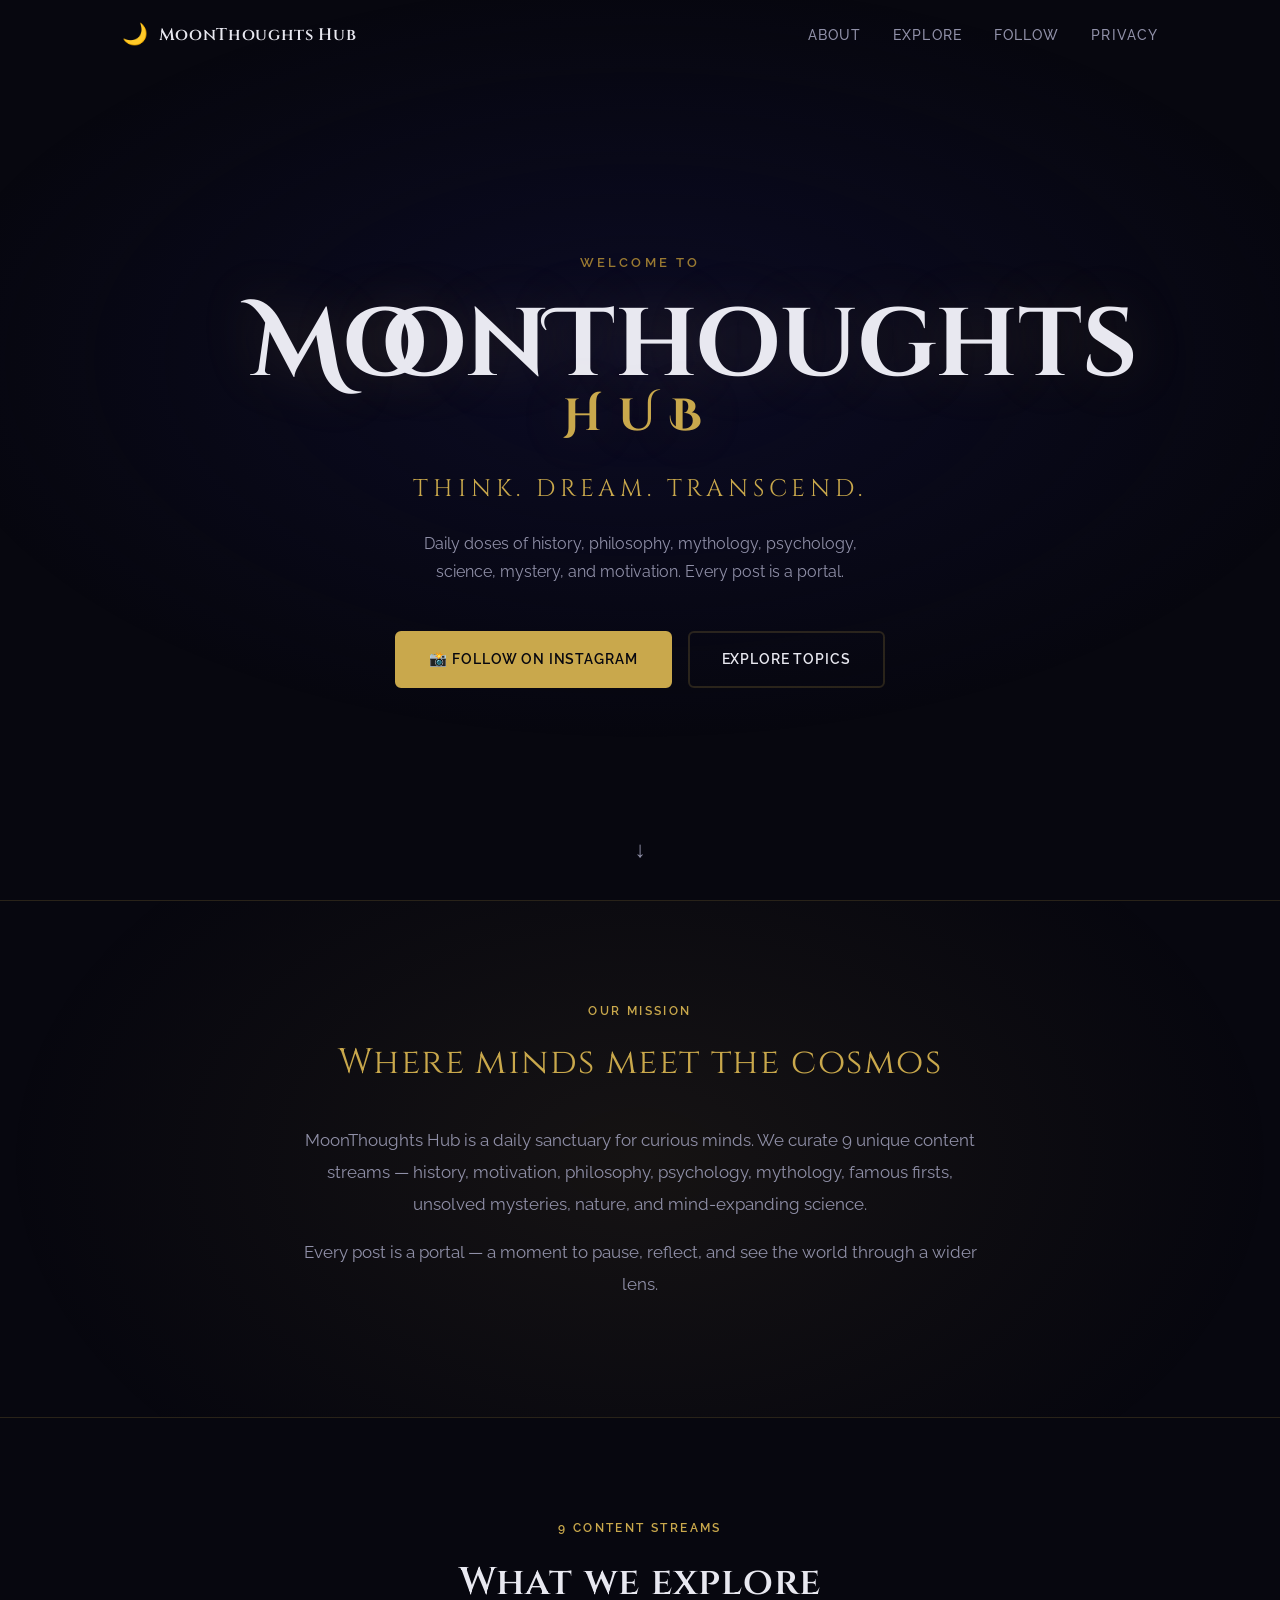
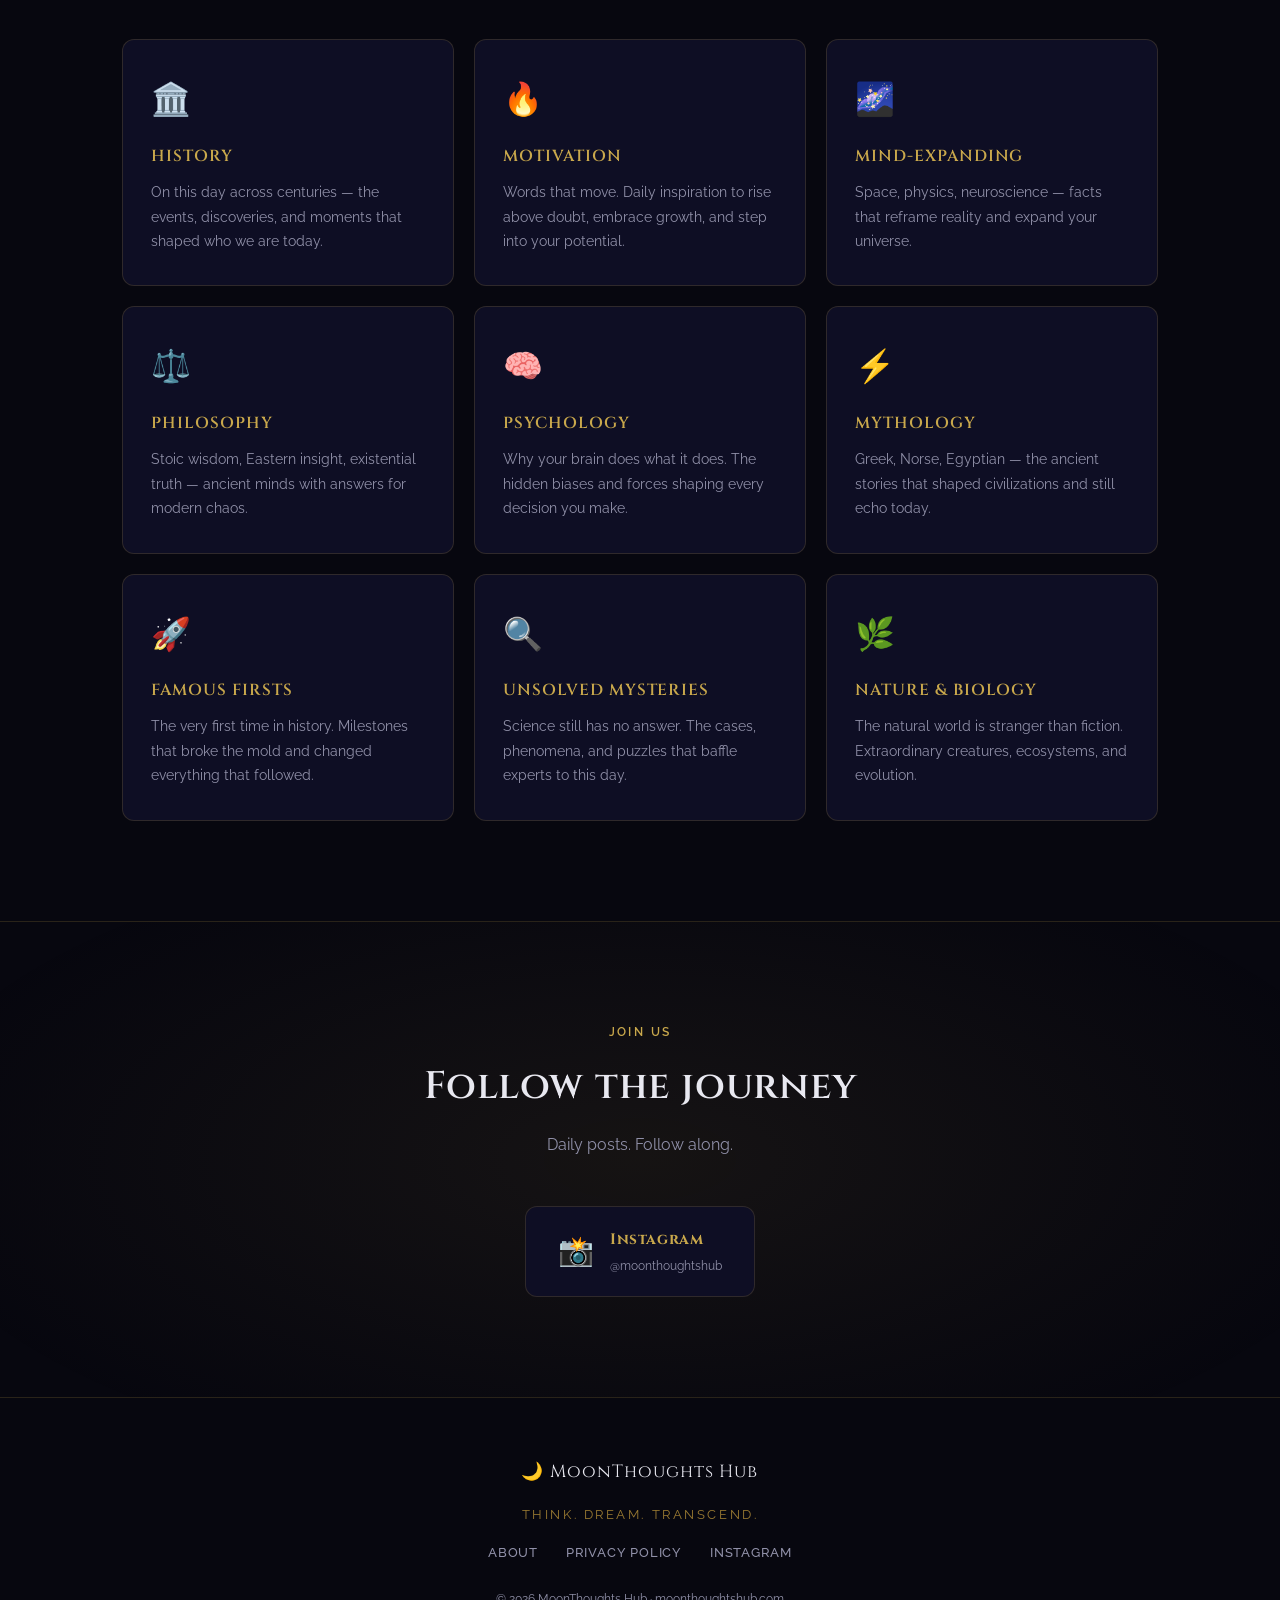
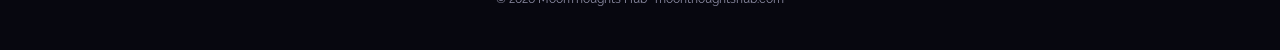
==== commit d640df04: "Add files via upload" ====
--- a/index.html
+++ b/index.html
@@ -139,19 +139,11 @@
     <div class="container">
       <h2 class="section-label">Join Us</h2>
       <p class="section-title">Follow the journey</p>
-      <p class="follow-sub">Daily posts across platforms. Pick your universe.</p>
+      <p class="follow-sub">Daily posts. Follow along.</p>
       <div class="follow-links">
         <a href="https://www.instagram.com/moonthoughtshub/" target="_blank" rel="noopener" class="follow-btn">
           <span class="follow-icon">📸</span>
           <span class="follow-text"><strong>Instagram</strong><small>@moonthoughtshub</small></span>
-        </a>
-        <a href="https://www.pinterest.com/moonthoughtshub/" target="_blank" rel="noopener" class="follow-btn">
-          <span class="follow-icon">📌</span>
-          <span class="follow-text"><strong>Pinterest</strong><small>@moonthoughtshub</small></span>
-        </a>
-        <a href="https://www.linkedin.com/company/moonthoughtshub/" target="_blank" rel="noopener" class="follow-btn">
-          <span class="follow-icon">💼</span>
-          <span class="follow-text"><strong>LinkedIn</strong><small>MoonThoughts Hub</small></span>
         </a>
       </div>
     </div>
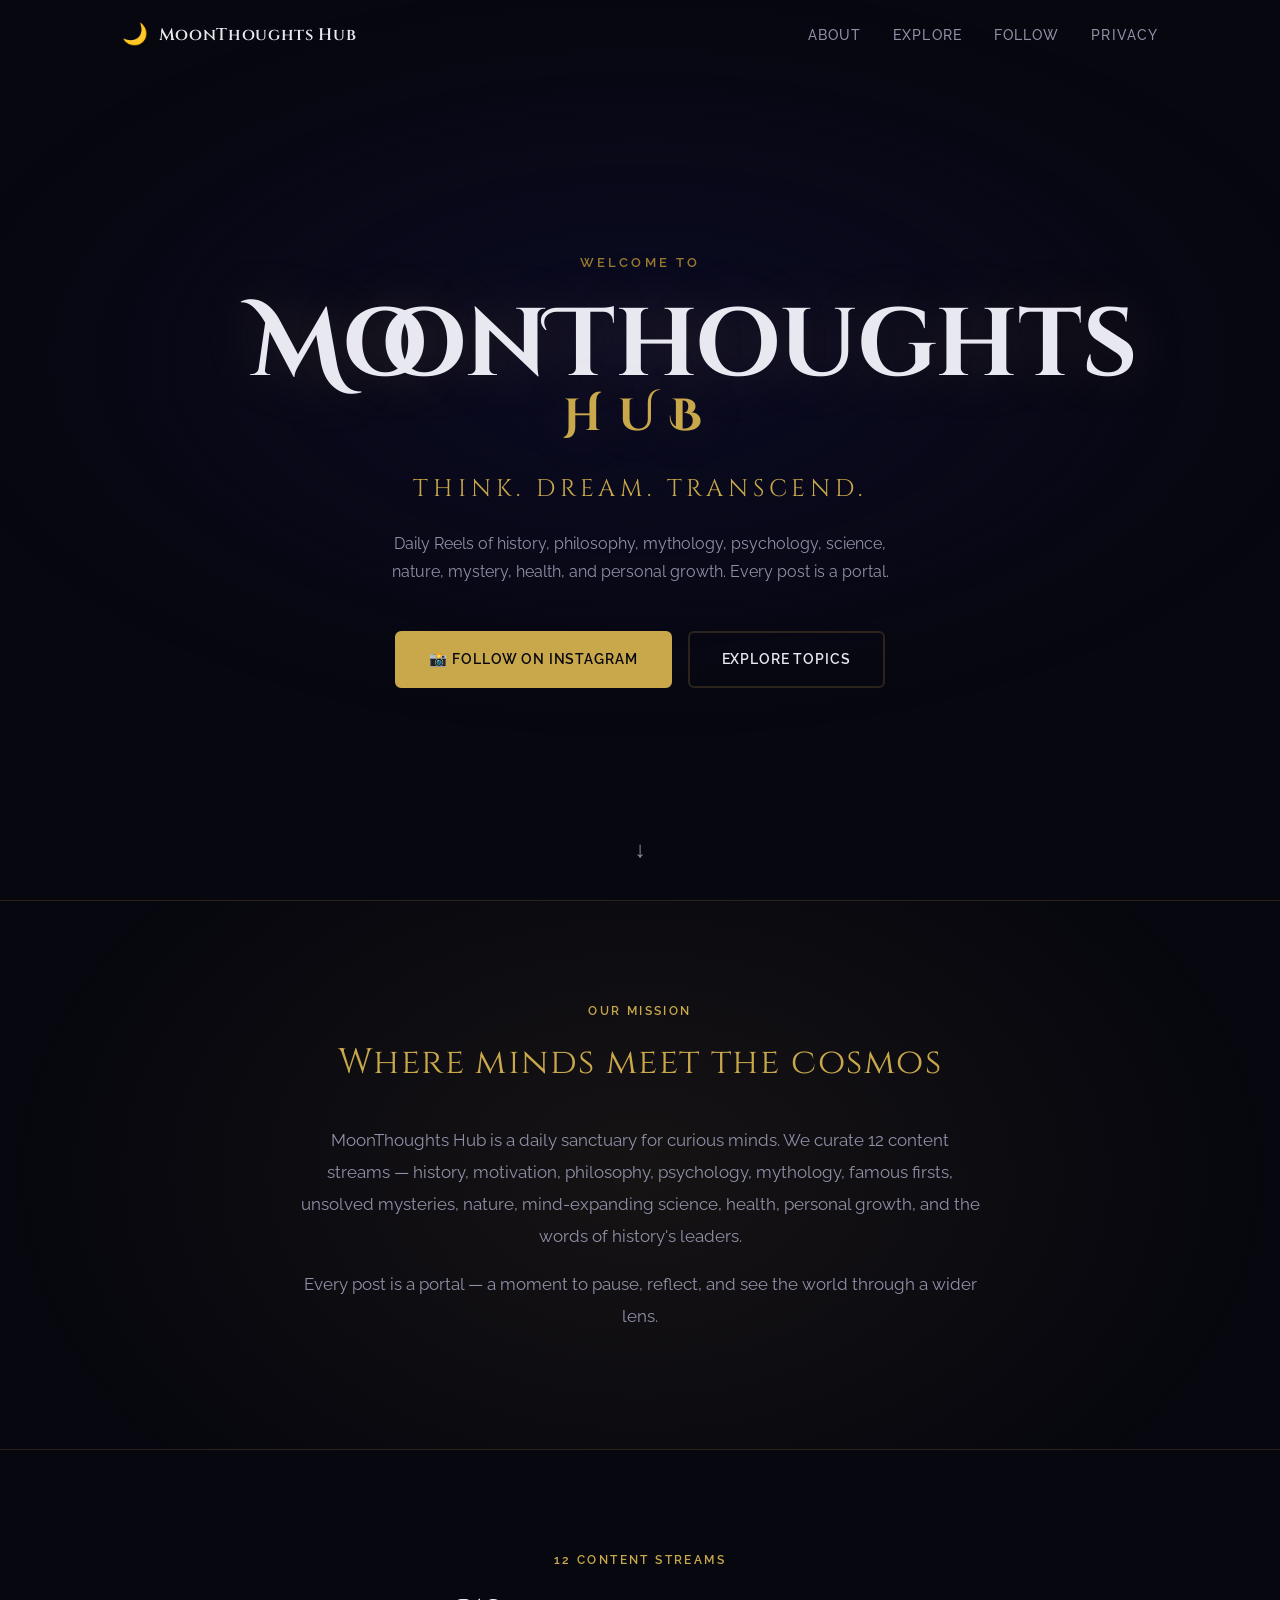
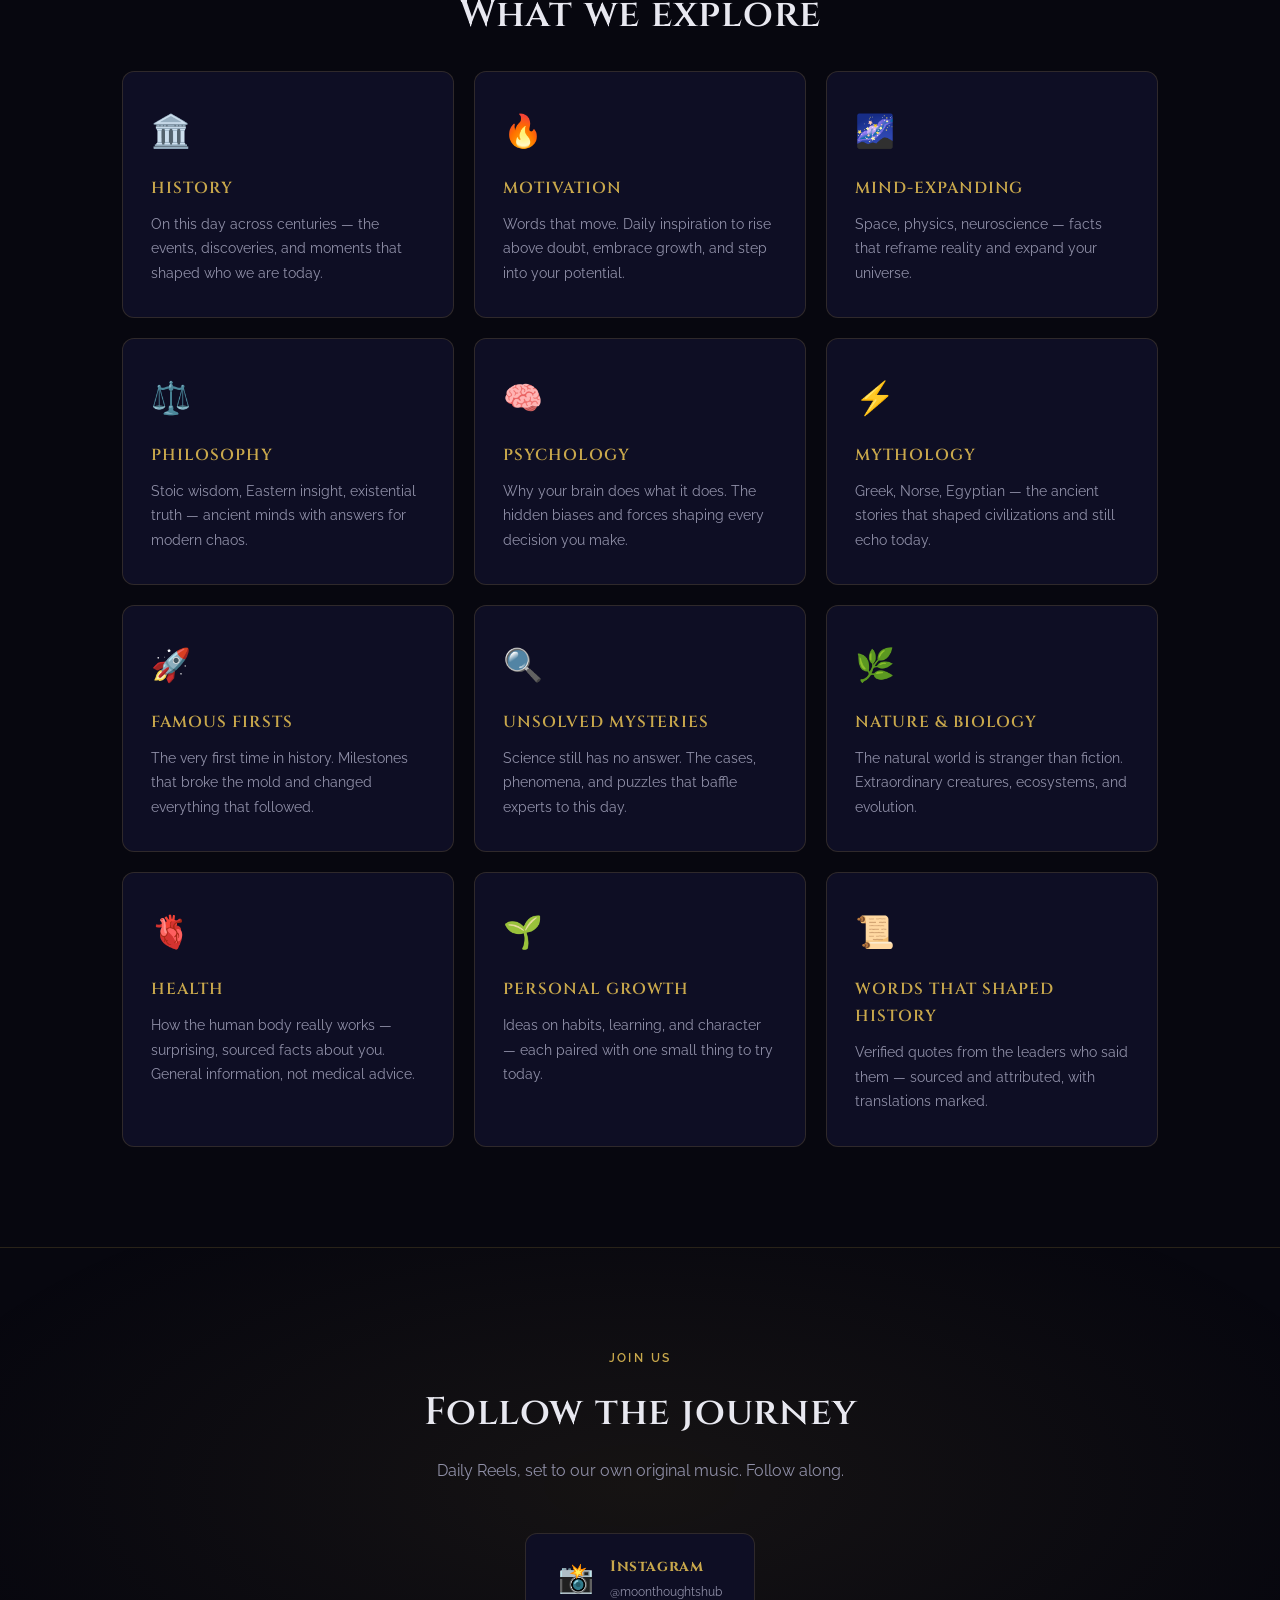
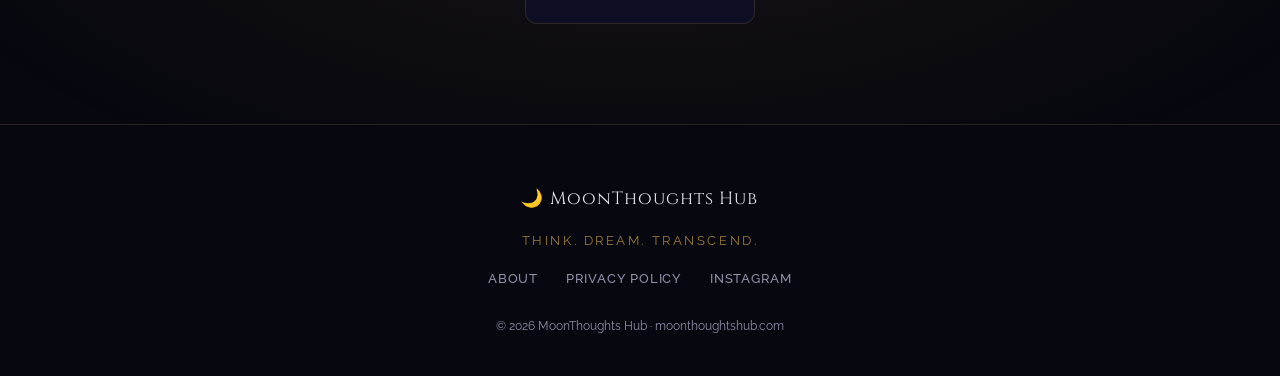
==== commit 95f61300: "Add files via upload" ====
--- a/index.html
+++ b/index.html
@@ -1,168 +1,186 @@
-<!DOCTYPE html>
-<html lang="en">
-<head>
-  <meta charset="UTF-8">
-  <meta name="viewport" content="width=device-width, initial-scale=1.0">
-  <title>MoonThoughts Hub — Think. Dream. Transcend.</title>
-  <meta name="description" content="Daily doses of history, philosophy, mythology, psychology, science, and mystery. Every post is a portal.">
-  <meta property="og:title" content="MoonThoughts Hub">
-  <meta property="og:description" content="Think. Dream. Transcend. — Daily curiosity across 9 content streams.">
-  <meta property="og:image" content="images/og-image.jpg">
-  <meta property="og:url" content="https://www.moonthoughtshub.com">
-  <link rel="preconnect" href="https://fonts.googleapis.com">
-  <link rel="preconnect" href="https://fonts.gstatic.com" crossorigin>
-  <link href="https://fonts.googleapis.com/css2?family=Cinzel+Decorative:wght@400;700&family=Cinzel:wght@400;600&family=Raleway:wght@300;400;500;600&display=swap" rel="stylesheet">
-  <link rel="stylesheet" href="styles.css">
-</head>
-<body>
-
-  <!-- ── STARS ─────────────────────────────────────────────── -->
-  <div class="stars" id="stars"></div>
-
-  <!-- ── NAV ───────────────────────────────────────────────── -->
-  <nav class="nav" id="nav">
-    <div class="nav-inner">
-      <a href="index.html" class="nav-logo">
-        <span class="moon-icon">🌙</span>
-        <span class="nav-brand">MoonThoughts Hub</span>
-      </a>
-      <div class="nav-links">
-        <a href="about.html">About</a>
-        <a href="#categories">Explore</a>
-        <a href="#follow">Follow</a>
-        <a href="privacy.html">Privacy</a>
-      </div>
-      <button class="nav-toggle" id="navToggle" aria-label="Toggle menu">☰</button>
-    </div>
-    <div class="nav-mobile" id="navMobile">
-      <a href="about.html">About</a>
-      <a href="#categories">Explore</a>
-      <a href="#follow">Follow</a>
-      <a href="privacy.html">Privacy</a>
-    </div>
-  </nav>
-
-  <!-- ── HERO ──────────────────────────────────────────────── -->
-  <section class="hero">
-    <div class="hero-content">
-      <p class="hero-eyebrow">Welcome to</p>
-      <h1 class="hero-title">MoonThoughts<br><span class="hero-hub">Hub</span></h1>
-      <p class="hero-tagline">Think. Dream. Transcend.</p>
-      <p class="hero-sub">Daily doses of history, philosophy, mythology, psychology,<br class="br-desktop"> science, mystery, and motivation. Every post is a portal.</p>
-      <div class="hero-cta">
-        <a href="https://www.instagram.com/moonthoughtshub/" target="_blank" rel="noopener" class="btn btn-primary">📸 Follow on Instagram</a>
-        <a href="#categories" class="btn btn-ghost">Explore Topics</a>
-      </div>
-    </div>
-    <div class="hero-scroll-hint">
-      <span>↓</span>
-    </div>
-  </section>
-
-  <!-- ── MISSION ───────────────────────────────────────────── -->
-  <section class="mission">
-    <div class="container">
-      <h2 class="section-label">Our Mission</h2>
-      <p class="mission-headline">Where minds meet the cosmos</p>
-      <p class="mission-body">MoonThoughts Hub is a daily sanctuary for curious minds. We curate 9 unique content streams — history, motivation, philosophy, psychology, mythology, famous firsts, unsolved mysteries, nature, and mind-expanding science.</p>
-      <p class="mission-body">Every post is a portal — a moment to pause, reflect, and see the world through a wider lens.</p>
-    </div>
-  </section>
-
-  <!-- ── CATEGORIES ────────────────────────────────────────── -->
-  <section class="categories" id="categories">
-    <div class="container">
-      <h2 class="section-label">9 Content Streams</h2>
-      <p class="section-title">What we explore</p>
-      <div class="grid">
-
-        <div class="card" data-category="history">
-          <div class="card-icon">🏛️</div>
-          <h3 class="card-title">History</h3>
-          <p class="card-desc">On this day across centuries — the events, discoveries, and moments that shaped who we are today.</p>
-        </div>
-
-        <div class="card" data-category="motivation">
-          <div class="card-icon">🔥</div>
-          <h3 class="card-title">Motivation</h3>
-          <p class="card-desc">Words that move. Daily inspiration to rise above doubt, embrace growth, and step into your potential.</p>
-        </div>
-
-        <div class="card" data-category="mind-expanding">
-          <div class="card-icon">🌌</div>
-          <h3 class="card-title">Mind-Expanding</h3>
-          <p class="card-desc">Space, physics, neuroscience — facts that reframe reality and expand your universe.</p>
-        </div>
-
-        <div class="card" data-category="philosophy">
-          <div class="card-icon">⚖️</div>
-          <h3 class="card-title">Philosophy</h3>
-          <p class="card-desc">Stoic wisdom, Eastern insight, existential truth — ancient minds with answers for modern chaos.</p>
-        </div>
-
-        <div class="card" data-category="psychology">
-          <div class="card-icon">🧠</div>
-          <h3 class="card-title">Psychology</h3>
-          <p class="card-desc">Why your brain does what it does. The hidden biases and forces shaping every decision you make.</p>
-        </div>
-
-        <div class="card" data-category="mythology">
-          <div class="card-icon">⚡</div>
-          <h3 class="card-title">Mythology</h3>
-          <p class="card-desc">Greek, Norse, Egyptian — the ancient stories that shaped civilizations and still echo today.</p>
-        </div>
-
-        <div class="card" data-category="famous-firsts">
-          <div class="card-icon">🚀</div>
-          <h3 class="card-title">Famous Firsts</h3>
-          <p class="card-desc">The very first time in history. Milestones that broke the mold and changed everything that followed.</p>
-        </div>
-
-        <div class="card" data-category="mysteries">
-          <div class="card-icon">🔍</div>
-          <h3 class="card-title">Unsolved Mysteries</h3>
-          <p class="card-desc">Science still has no answer. The cases, phenomena, and puzzles that baffle experts to this day.</p>
-        </div>
-
-        <div class="card" data-category="nature">
-          <div class="card-icon">🌿</div>
-          <h3 class="card-title">Nature & Biology</h3>
-          <p class="card-desc">The natural world is stranger than fiction. Extraordinary creatures, ecosystems, and evolution.</p>
-        </div>
-
-      </div>
-    </div>
-  </section>
-
-  <!-- ── FOLLOW ─────────────────────────────────────────────── -->
-  <section class="follow" id="follow">
-    <div class="container">
-      <h2 class="section-label">Join Us</h2>
-      <p class="section-title">Follow the journey</p>
-      <p class="follow-sub">Daily posts. Follow along.</p>
-      <div class="follow-links">
-        <a href="https://www.instagram.com/moonthoughtshub/" target="_blank" rel="noopener" class="follow-btn">
-          <span class="follow-icon">📸</span>
-          <span class="follow-text"><strong>Instagram</strong><small>@moonthoughtshub</small></span>
-        </a>
-      </div>
-    </div>
-  </section>
-
-  <!-- ── FOOTER ─────────────────────────────────────────────── -->
-  <footer class="footer">
-    <div class="container footer-inner">
-      <a href="index.html" class="footer-logo">🌙 MoonThoughts Hub</a>
-      <p class="footer-tagline">Think. Dream. Transcend.</p>
-      <div class="footer-links">
-        <a href="about.html">About</a>
-        <a href="privacy.html">Privacy Policy</a>
-        <a href="https://www.instagram.com/moonthoughtshub/" target="_blank" rel="noopener">Instagram</a>
-      </div>
-      <p class="footer-copy">© 2026 MoonThoughts Hub · <a href="https://www.moonthoughtshub.com">moonthoughtshub.com</a></p>
-    </div>
-  </footer>
-
-  <script src="main.js"></script>
-</body>
-</html>
+<!DOCTYPE html>
+<html lang="en">
+<head>
+  <meta charset="UTF-8">
+  <meta name="viewport" content="width=device-width, initial-scale=1.0">
+  <title>MoonThoughts Hub — Think. Dream. Transcend.</title>
+  <meta name="description" content="Daily Reels for curious minds: history, science, nature, mythology, mysteries, philosophy, psychology, health, and personal growth. Every post is a portal.">
+  <meta property="og:title" content="MoonThoughts Hub">
+  <meta property="og:description" content="Think. Dream. Transcend. — Daily curiosity across 12 content streams.">
+  <meta property="og:image" content="images/og-image.jpg">
+  <meta property="og:url" content="https://www.moonthoughtshub.com">
+  <link rel="preconnect" href="https://fonts.googleapis.com">
+  <link rel="preconnect" href="https://fonts.gstatic.com" crossorigin>
+  <link href="https://fonts.googleapis.com/css2?family=Cinzel+Decorative:wght@400;700&family=Cinzel:wght@400;600&family=Raleway:wght@300;400;500;600&display=swap" rel="stylesheet">
+  <link rel="stylesheet" href="styles.css">
+</head>
+<body>
+
+  <!-- ── STARS ─────────────────────────────────────────────── -->
+  <div class="stars" id="stars"></div>
+
+  <!-- ── NAV ───────────────────────────────────────────────── -->
+  <nav class="nav" id="nav">
+    <div class="nav-inner">
+      <a href="index.html" class="nav-logo">
+        <span class="moon-icon">🌙</span>
+        <span class="nav-brand">MoonThoughts Hub</span>
+      </a>
+      <div class="nav-links">
+        <a href="about.html">About</a>
+        <a href="#categories">Explore</a>
+        <a href="#follow">Follow</a>
+        <a href="privacy.html">Privacy</a>
+      </div>
+      <button class="nav-toggle" id="navToggle" aria-label="Toggle menu">☰</button>
+    </div>
+    <div class="nav-mobile" id="navMobile">
+      <a href="about.html">About</a>
+      <a href="#categories">Explore</a>
+      <a href="#follow">Follow</a>
+      <a href="privacy.html">Privacy</a>
+    </div>
+  </nav>
+
+  <!-- ── HERO ──────────────────────────────────────────────── -->
+  <section class="hero">
+    <div class="hero-content">
+      <p class="hero-eyebrow">Welcome to</p>
+      <h1 class="hero-title">MoonThoughts<br><span class="hero-hub">Hub</span></h1>
+      <p class="hero-tagline">Think. Dream. Transcend.</p>
+      <p class="hero-sub">Daily Reels of history, philosophy, mythology, psychology, science,<br class="br-desktop"> nature, mystery, health, and personal growth. Every post is a portal.</p>
+      <div class="hero-cta">
+        <a href="https://www.instagram.com/moonthoughtshub/" target="_blank" rel="noopener" class="btn btn-primary">📸 Follow on Instagram</a>
+        <a href="#categories" class="btn btn-ghost">Explore Topics</a>
+      </div>
+    </div>
+    <div class="hero-scroll-hint">
+      <span>↓</span>
+    </div>
+  </section>
+
+  <!-- ── MISSION ───────────────────────────────────────────── -->
+  <section class="mission">
+    <div class="container">
+      <h2 class="section-label">Our Mission</h2>
+      <p class="mission-headline">Where minds meet the cosmos</p>
+      <p class="mission-body">MoonThoughts Hub is a daily sanctuary for curious minds. We curate 12 content streams — history, motivation, philosophy, psychology, mythology, famous firsts, unsolved mysteries, nature, mind-expanding science, health, personal growth, and the words of history's leaders.</p>
+      <p class="mission-body">Every post is a portal — a moment to pause, reflect, and see the world through a wider lens.</p>
+    </div>
+  </section>
+
+  <!-- ── CATEGORIES ────────────────────────────────────────── -->
+  <section class="categories" id="categories">
+    <div class="container">
+      <h2 class="section-label">12 Content Streams</h2>
+      <p class="section-title">What we explore</p>
+      <div class="grid">
+
+        <div class="card" data-category="history">
+          <div class="card-icon">🏛️</div>
+          <h3 class="card-title">History</h3>
+          <p class="card-desc">On this day across centuries — the events, discoveries, and moments that shaped who we are today.</p>
+        </div>
+
+        <div class="card" data-category="motivation">
+          <div class="card-icon">🔥</div>
+          <h3 class="card-title">Motivation</h3>
+          <p class="card-desc">Words that move. Daily inspiration to rise above doubt, embrace growth, and step into your potential.</p>
+        </div>
+
+        <div class="card" data-category="mind-expanding">
+          <div class="card-icon">🌌</div>
+          <h3 class="card-title">Mind-Expanding</h3>
+          <p class="card-desc">Space, physics, neuroscience — facts that reframe reality and expand your universe.</p>
+        </div>
+
+        <div class="card" data-category="philosophy">
+          <div class="card-icon">⚖️</div>
+          <h3 class="card-title">Philosophy</h3>
+          <p class="card-desc">Stoic wisdom, Eastern insight, existential truth — ancient minds with answers for modern chaos.</p>
+        </div>
+
+        <div class="card" data-category="psychology">
+          <div class="card-icon">🧠</div>
+          <h3 class="card-title">Psychology</h3>
+          <p class="card-desc">Why your brain does what it does. The hidden biases and forces shaping every decision you make.</p>
+        </div>
+
+        <div class="card" data-category="mythology">
+          <div class="card-icon">⚡</div>
+          <h3 class="card-title">Mythology</h3>
+          <p class="card-desc">Greek, Norse, Egyptian — the ancient stories that shaped civilizations and still echo today.</p>
+        </div>
+
+        <div class="card" data-category="famous-firsts">
+          <div class="card-icon">🚀</div>
+          <h3 class="card-title">Famous Firsts</h3>
+          <p class="card-desc">The very first time in history. Milestones that broke the mold and changed everything that followed.</p>
+        </div>
+
+        <div class="card" data-category="mysteries">
+          <div class="card-icon">🔍</div>
+          <h3 class="card-title">Unsolved Mysteries</h3>
+          <p class="card-desc">Science still has no answer. The cases, phenomena, and puzzles that baffle experts to this day.</p>
+        </div>
+
+        <div class="card" data-category="nature">
+          <div class="card-icon">🌿</div>
+          <h3 class="card-title">Nature & Biology</h3>
+          <p class="card-desc">The natural world is stranger than fiction. Extraordinary creatures, ecosystems, and evolution.</p>
+        </div>
+
+        <div class="card" data-category="health">
+          <div class="card-icon">🫀</div>
+          <h3 class="card-title">Health</h3>
+          <p class="card-desc">How the human body really works — surprising, sourced facts about you. General information, not medical advice.</p>
+        </div>
+
+        <div class="card" data-category="personal-growth">
+          <div class="card-icon">🌱</div>
+          <h3 class="card-title">Personal Growth</h3>
+          <p class="card-desc">Ideas on habits, learning, and character — each paired with one small thing to try today.</p>
+        </div>
+
+        <div class="card" data-category="leaders">
+          <div class="card-icon">📜</div>
+          <h3 class="card-title">Words That Shaped History</h3>
+          <p class="card-desc">Verified quotes from the leaders who said them — sourced and attributed, with translations marked.</p>
+        </div>
+
+      </div>
+    </div>
+  </section>
+
+  <!-- ── FOLLOW ─────────────────────────────────────────────── -->
+  <section class="follow" id="follow">
+    <div class="container">
+      <h2 class="section-label">Join Us</h2>
+      <p class="section-title">Follow the journey</p>
+      <p class="follow-sub">Daily Reels, set to our own original music. Follow along.</p>
+      <div class="follow-links">
+        <a href="https://www.instagram.com/moonthoughtshub/" target="_blank" rel="noopener" class="follow-btn">
+          <span class="follow-icon">📸</span>
+          <span class="follow-text"><strong>Instagram</strong><small>@moonthoughtshub</small></span>
+        </a>
+      </div>
+    </div>
+  </section>
+
+  <!-- ── FOOTER ─────────────────────────────────────────────── -->
+  <footer class="footer">
+    <div class="container footer-inner">
+      <a href="index.html" class="footer-logo">🌙 MoonThoughts Hub</a>
+      <p class="footer-tagline">Think. Dream. Transcend.</p>
+      <div class="footer-links">
+        <a href="about.html">About</a>
+        <a href="privacy.html">Privacy Policy</a>
+        <a href="https://www.instagram.com/moonthoughtshub/" target="_blank" rel="noopener">Instagram</a>
+      </div>
+      <p class="footer-copy">© 2026 MoonThoughts Hub · <a href="https://www.moonthoughtshub.com">moonthoughtshub.com</a></p>
+    </div>
+  </footer>
+
+  <script src="main.js"></script>
+</body>
+</html>
